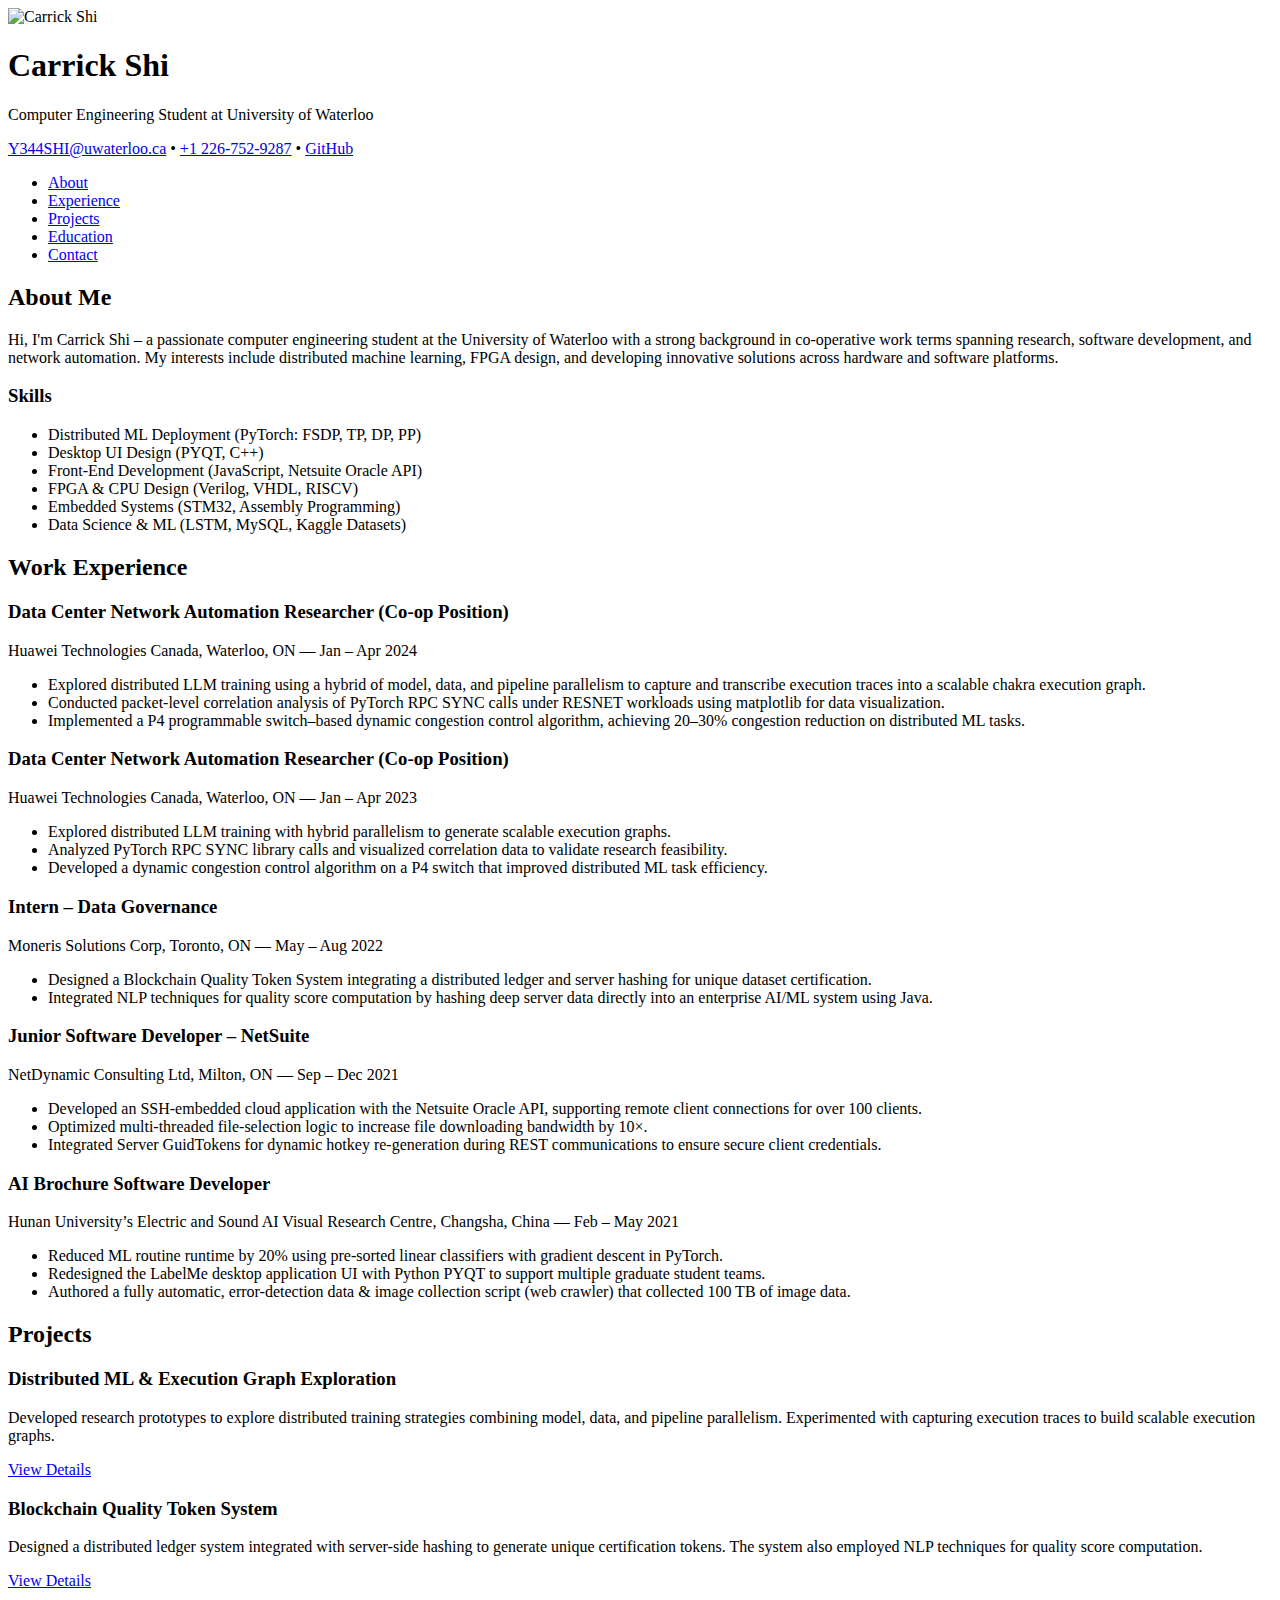
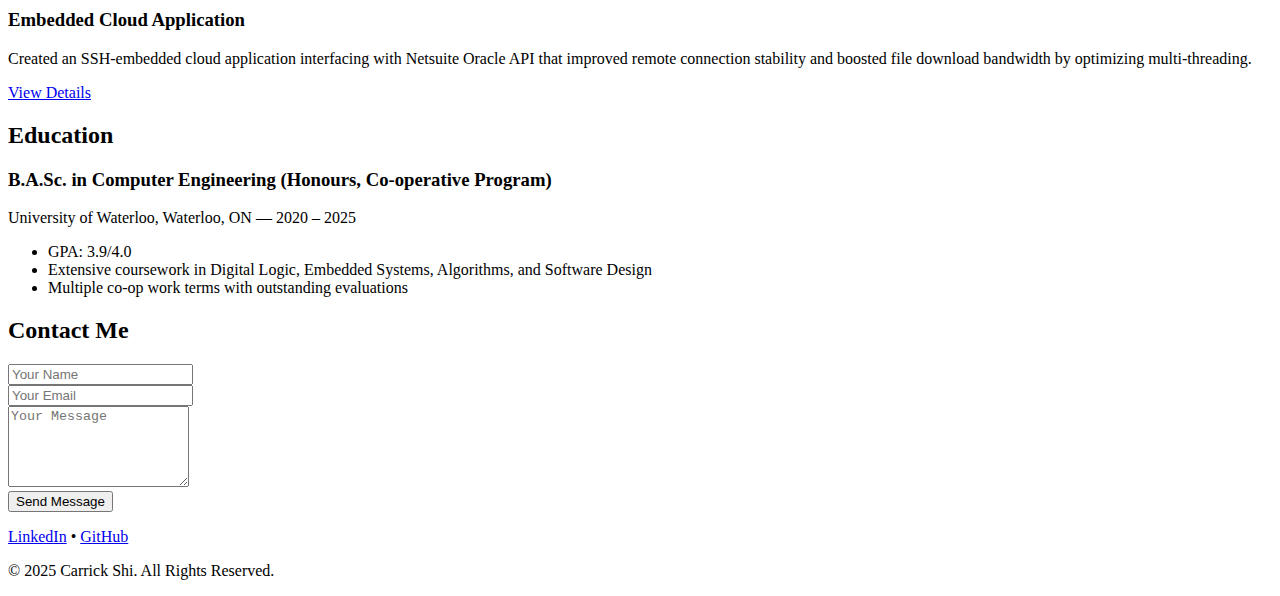
==== index.html @ db910e21 "test commit" ====
<!DOCTYPE html>
<html lang="en">
<head>
  <meta charset="UTF-8" />
  <meta name="viewport" content="width=device-width, initial-scale=1.0" />
  <title>Carrick Shi | Computer Engineering Portfolio</title>
  <!-- Google Fonts for a Material look -->
  <link rel="preconnect" href="https://fonts.googleapis.com" />
  <link rel="preconnect" href="https://fonts.gstatic.com" crossorigin />
  <link
    href="https://fonts.googleapis.com/css2?family=Roboto:wght@300;400;500;700&display=swap"
    rel="stylesheet"
  />
  <!-- External CSS -->
  <link rel="stylesheet" href="styles.css" />
</head>
<body>
  <!-- HEADER -->
  <header>
    <div class="header-content">
      <img src="your-profile-picture.jpg" alt="Carrick Shi" class="profile-pic" />
      <h1>Carrick Shi</h1>
      <p class="tagline">Computer Engineering Student at University of Waterloo</p>
      <div class="contact-info">
        <a href="mailto:Y344SHI@uwaterloo.ca">Y344SHI@uwaterloo.ca</a> &bull;
        <a href="tel:+12267529287">+1 226-752-9287</a> &bull;
        <a href="https://github.com/Y344SHI" target="_blank">GitHub</a>
      </div>
    </div>
  </header>

  <!-- NAVIGATION -->
  <nav>
    <ul class="nav-links">
      <li><a href="#about">About</a></li>
      <li><a href="#experience">Experience</a></li>
      <li><a href="#projects">Projects</a></li>
      <li><a href="#education">Education</a></li>
      <li><a href="#contact">Contact</a></li>
    </ul>
  </nav>

  <!-- MAIN CONTENT -->
  <main>
    <!-- About Section -->
    <section id="about" class="card">
      <h2>About Me</h2>
      <p>
        Hi, I'm Carrick Shi – a passionate computer engineering student at the University of Waterloo with a strong background in co-operative work terms spanning research, software development, and network automation. My interests include distributed machine learning, FPGA design, and developing innovative solutions across hardware and software platforms.
      </p>
      <h3>Skills</h3>
      <ul class="skills">
        <li>Distributed ML Deployment (PyTorch: FSDP, TP, DP, PP)</li>
        <li>Desktop UI Design (PYQT, C++)</li>
        <li>Front-End Development (JavaScript, Netsuite Oracle API)</li>
        <li>FPGA & CPU Design (Verilog, VHDL, RISCV)</li>
        <li>Embedded Systems (STM32, Assembly Programming)</li>
        <li>Data Science & ML (LSTM, MySQL, Kaggle Datasets)</li>
      </ul>
    </section>

    <!-- Experience Section -->
    <section id="experience" class="card">
      <h2>Work Experience</h2>
      
      <!-- Huawei - Latest -->
      <div class="job">
        <h3>Data Center Network Automation Researcher (Co-op Position)</h3>
        <p class="job-meta">
          Huawei Technologies Canada, Waterloo, ON &mdash; <span>Jan – Apr 2024</span>
        </p>
        <ul>
          <li>
            Explored distributed LLM training using a hybrid of model, data, and pipeline parallelism to capture and transcribe execution traces into a scalable chakra execution graph.
          </li>
          <li>
            Conducted packet-level correlation analysis of PyTorch RPC SYNC calls under RESNET workloads using matplotlib for data visualization.
          </li>
          <li>
            Implemented a P4 programmable switch–based dynamic congestion control algorithm, achieving 20–30% congestion reduction on distributed ML tasks.
          </li>
        </ul>
      </div>
      
      <!-- Huawei - Previous -->
      <div class="job">
        <h3>Data Center Network Automation Researcher (Co-op Position)</h3>
        <p class="job-meta">
          Huawei Technologies Canada, Waterloo, ON &mdash; <span>Jan – Apr 2023</span>
        </p>
        <ul>
          <li>
            Explored distributed LLM training with hybrid parallelism to generate scalable execution graphs.
          </li>
          <li>
            Analyzed PyTorch RPC SYNC library calls and visualized correlation data to validate research feasibility.
          </li>
          <li>
            Developed a dynamic congestion control algorithm on a P4 switch that improved distributed ML task efficiency.
          </li>
        </ul>
      </div>

      <!-- Moneris -->
      <div class="job">
        <h3>Intern – Data Governance</h3>
        <p class="job-meta">
          Moneris Solutions Corp, Toronto, ON &mdash; <span>May – Aug 2022</span>
        </p>
        <ul>
          <li>
            Designed a Blockchain Quality Token System integrating a distributed ledger and server hashing for unique dataset certification.
          </li>
          <li>
            Integrated NLP techniques for quality score computation by hashing deep server data directly into an enterprise AI/ML system using Java.
          </li>
        </ul>
      </div>

      <!-- NetDynamic Consulting -->
      <div class="job">
        <h3>Junior Software Developer – NetSuite</h3>
        <p class="job-meta">
          NetDynamic Consulting Ltd, Milton, ON &mdash; <span>Sep – Dec 2021</span>
        </p>
        <ul>
          <li>
            Developed an SSH-embedded cloud application with the Netsuite Oracle API, supporting remote client connections for over 100 clients.
          </li>
          <li>
            Optimized multi-threaded file-selection logic to increase file downloading bandwidth by 10×.
          </li>
          <li>
            Integrated Server GuidTokens for dynamic hotkey re-generation during REST communications to ensure secure client credentials.
          </li>
        </ul>
      </div>

      <!-- Hunan University -->
      <div class="job">
        <h3>AI Brochure Software Developer</h3>
        <p class="job-meta">
          Hunan University’s Electric and Sound AI Visual Research Centre, Changsha, China &mdash; <span>Feb – May 2021</span>
        </p>
        <ul>
          <li>
            Reduced ML routine runtime by 20% using pre-sorted linear classifiers with gradient descent in PyTorch.
          </li>
          <li>
            Redesigned the LabelMe desktop application UI with Python PYQT to support multiple graduate student teams.
          </li>
          <li>
            Authored a fully automatic, error-detection data &amp; image collection script (web crawler) that collected 100 TB of image data.
          </li>
        </ul>
      </div>
    </section>

    <!-- Projects Section -->
    <section id="projects" class="card">
      <h2>Projects</h2>
      
      <div class="project">
        <h3>Distributed ML &amp; Execution Graph Exploration</h3>
        <p>
          Developed research prototypes to explore distributed training strategies combining model, data, and pipeline parallelism. Experimented with capturing execution traces to build scalable execution graphs.
        </p>
        <a href="#" class="project-link" target="_blank">View Details</a>
      </div>
      
      <div class="project">
        <h3>Blockchain Quality Token System</h3>
        <p>
          Designed a distributed ledger system integrated with server-side hashing to generate unique certification tokens. The system also employed NLP techniques for quality score computation.
        </p>
        <a href="#" class="project-link" target="_blank">View Details</a>
      </div>
      
      <div class="project">
        <h3>Embedded Cloud Application</h3>
        <p>
          Created an SSH-embedded cloud application interfacing with Netsuite Oracle API that improved remote connection stability and boosted file download bandwidth by optimizing multi-threading.
        </p>
        <a href="#" class="project-link" target="_blank">View Details</a>
      </div>
    </section>

    <!-- Education Section -->
    <section id="education" class="card">
      <h2>Education</h2>
      <div class="education-item">
        <h3>B.A.Sc. in Computer Engineering (Honours, Co-operative Program)</h3>
        <p class="edu-meta">
          University of Waterloo, Waterloo, ON &mdash; <span>2020 – 2025</span>
        </p>
        <ul>
          <li>GPA: 3.9/4.0</li>
          <li>Extensive coursework in Digital Logic, Embedded Systems, Algorithms, and Software Design</li>
          <li>Multiple co-op work terms with outstanding evaluations</li>
        </ul>
      </div>
    </section>

    <!-- Contact Section -->
    <section id="contact" class="card">
      <h2>Contact Me</h2>
      <form action="mailto:Y344SHI@uwaterloo.ca" method="post" enctype="text/plain">
        <div class="form-group">
          <input type="text" name="name" placeholder="Your Name" required />
        </div>
        <div class="form-group">
          <input type="email" name="email" placeholder="Your Email" required />
        </div>
        <div class="form-group">
          <textarea name="message" placeholder="Your Message" rows="5" required></textarea>
        </div>
        <button type="submit">Send Message</button>
      </form>
      <div class="social">
        <p>
          <a href="https://www.linkedin.com/in/your-linkedin-profile" target="_blank">LinkedIn</a>
          &bull;
          <a href="https://github.com/Y344SHI" target="_blank">GitHub</a>
        </p>
      </div>
    </section>
  </main>

  <!-- FOOTER -->
  <footer>
    <p>&copy; 2025 Carrick Shi. All Rights Reserved.</p>
  </footer>
</body>
</html>
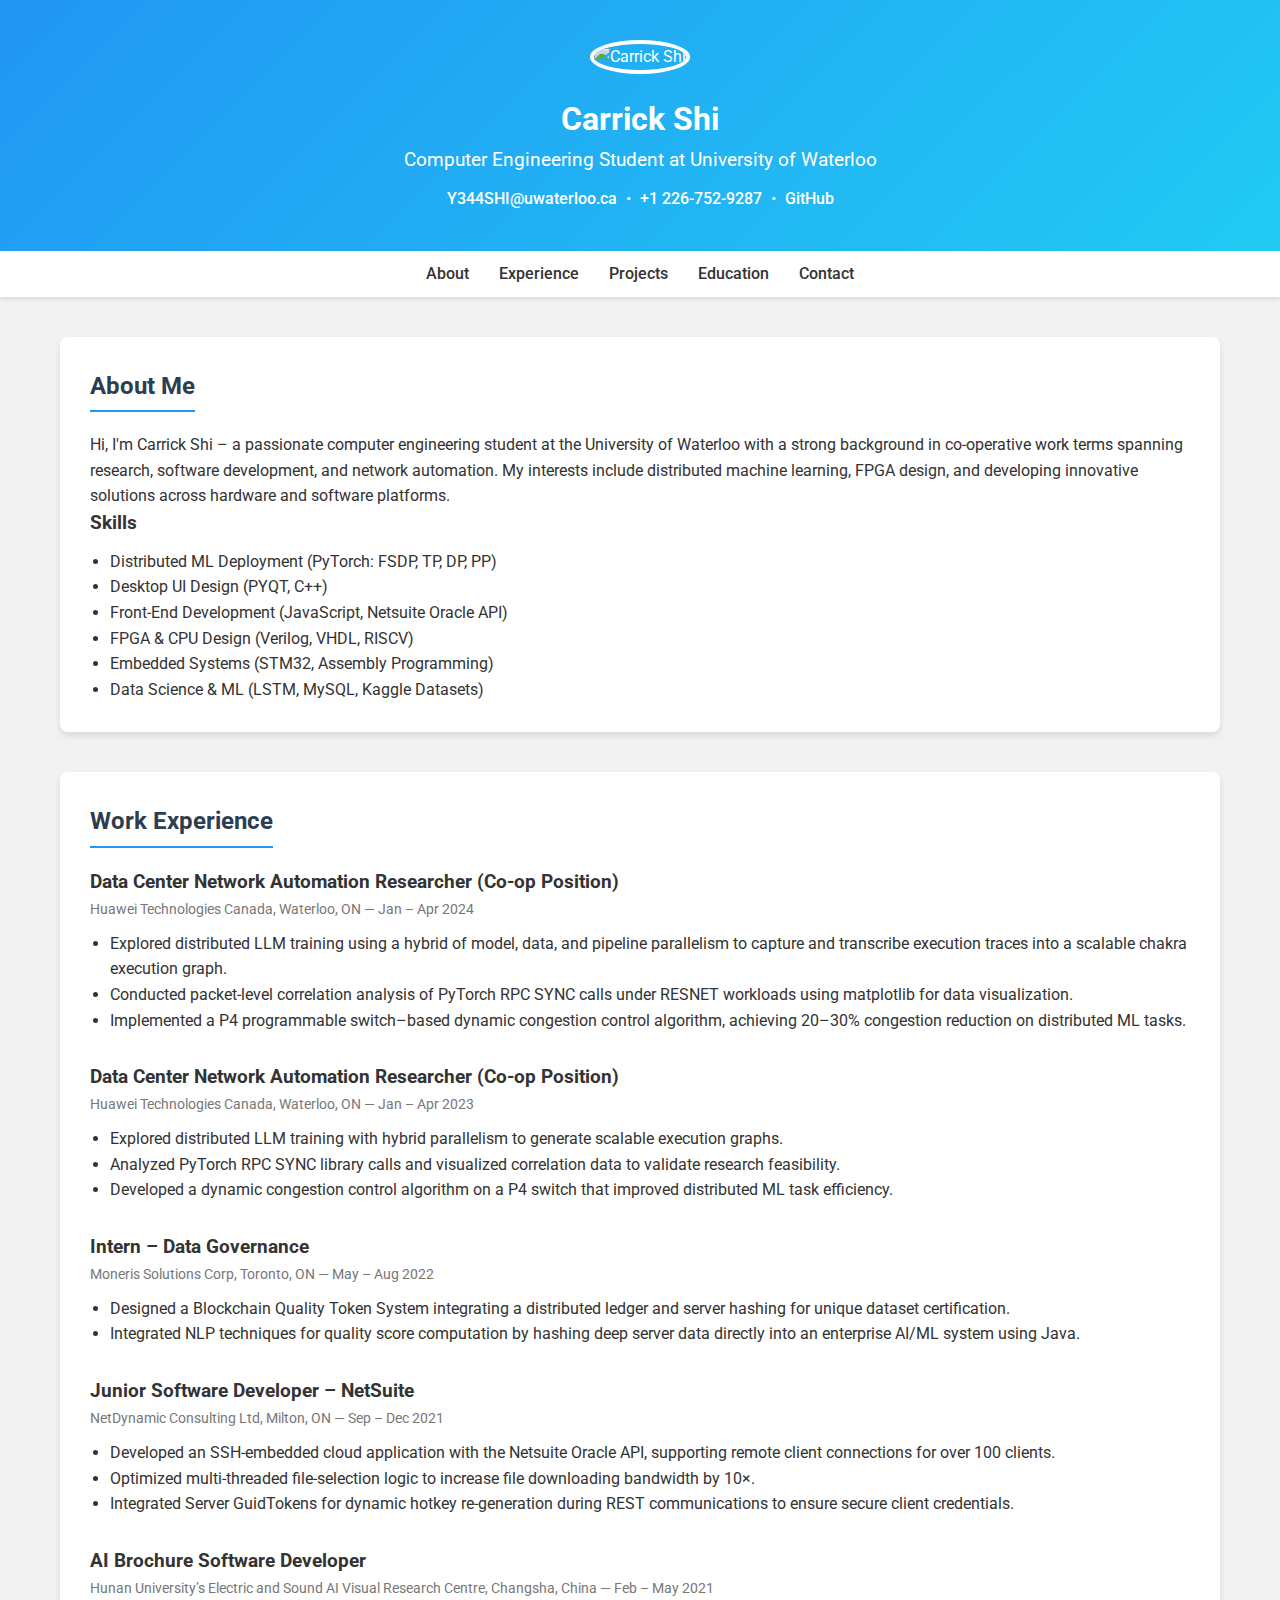
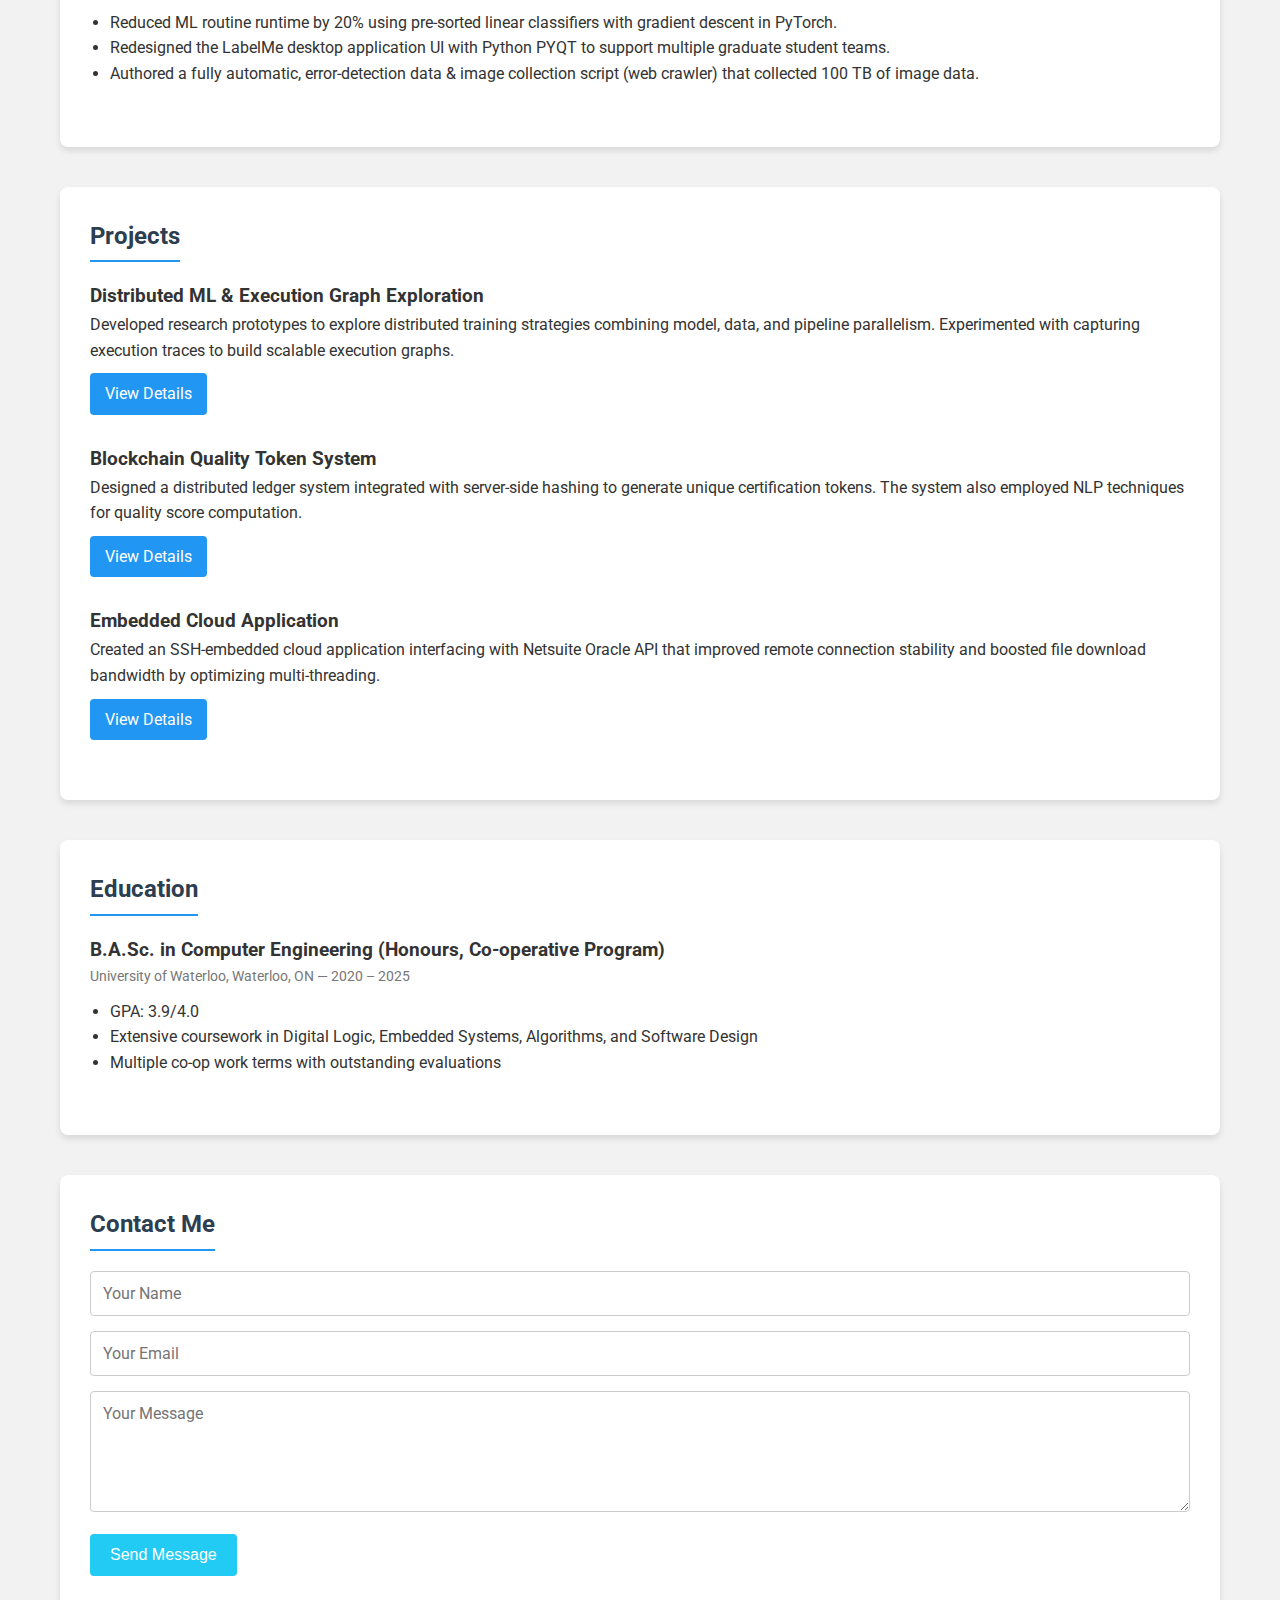
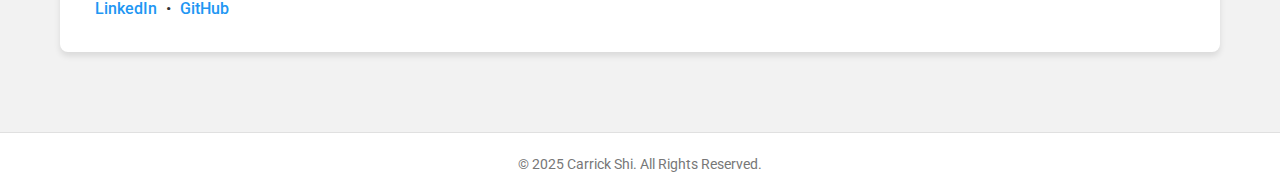
==== commit 8fb2b5be: "New css" ====
--- a/index.html
+++ b/index.html
@@ -232,3 +232,230 @@
   </footer>
 </body>
 </html>
+
+<style>
+    /* Base & Reset */
+* {
+    margin: 0;
+    padding: 0;
+    box-sizing: border-box;
+  }
+  
+  html {
+    scroll-behavior: smooth;
+  }
+  
+  body {
+    font-family: 'Roboto', sans-serif;
+    line-height: 1.6;
+    background-color: #f2f2f2;
+    color: #333;
+  }
+  
+  /* Header */
+  header {
+    background: linear-gradient(135deg, #2196F3, #21CBF3);
+    color: #fff;
+    padding: 40px 20px;
+    text-align: center;
+  }
+  
+  .header-content {
+    max-width: 800px;
+    margin: 0 auto;
+  }
+  
+  .profile-pic {
+    width: 150px;
+    height: 150px;
+    border-radius: 50%;
+    object-fit: cover;
+    border: 4px solid #fff;
+    margin-bottom: 20px;
+  }
+  
+  .tagline {
+    font-size: 1.2rem;
+    margin-bottom: 10px;
+  }
+  
+  .contact-info a {
+    color: #fff;
+    text-decoration: none;
+    margin: 0 5px;
+    font-weight: 500;
+  }
+  
+  .contact-info a:hover {
+    text-decoration: underline;
+  }
+  
+  /* Navigation */
+  nav {
+    background-color: #fff;
+    box-shadow: 0 2px 4px rgba(0, 0, 0, 0.1);
+  }
+  
+  .nav-links {
+    list-style: none;
+    display: flex;
+    justify-content: center;
+    padding: 10px 0;
+  }
+  
+  .nav-links li {
+    margin: 0 15px;
+  }
+  
+  .nav-links a {
+    color: #333;
+    text-decoration: none;
+    font-weight: 500;
+    transition: color 0.3s ease;
+  }
+  
+  .nav-links a:hover {
+    color: #2196F3;
+  }
+  
+  /* Main Content Cards */
+  main {
+    padding: 40px 20px;
+    max-width: 1200px;
+    margin: 0 auto;
+  }
+  
+  .card {
+    background-color: #fff;
+    border-radius: 8px;
+    padding: 30px;
+    margin-bottom: 40px;
+    box-shadow: 0 4px 6px rgba(0, 0, 0, 0.1);
+  }
+  
+  .card h2 {
+    margin-bottom: 20px;
+    color: #2c3e50;
+    border-bottom: 2px solid #2196F3;
+    display: inline-block;
+    padding-bottom: 5px;
+  }
+  
+  /* Job & Education Items */
+  .job, .education-item, .project {
+    margin-bottom: 30px;
+  }
+  
+  .job-meta, .edu-meta {
+    font-size: 0.9rem;
+    color: #777;
+    margin-bottom: 10px;
+  }
+  
+  .job ul,
+  .education-item ul,
+  .project ul {
+    margin-left: 20px;
+    list-style-type: disc;
+  }
+  
+  .skills {
+    margin-top: 10px;
+    list-style-type: disc;
+    margin-left: 20px;
+  }
+  
+  /* Project Links */
+  .project-link {
+    display: inline-block;
+    margin-top: 10px;
+    background-color: #2196F3;
+    color: #fff;
+    padding: 8px 15px;
+    border-radius: 4px;
+    text-decoration: none;
+    transition: background-color 0.3s ease;
+  }
+  
+  .project-link:hover {
+    background-color: #1976d2;
+  }
+  
+  /* Contact Form */
+  #contact form {
+    display: flex;
+    flex-direction: column;
+  }
+  
+  .form-group {
+    margin-bottom: 15px;
+  }
+  
+  #contact input[type="text"],
+  #contact input[type="email"],
+  #contact textarea {
+    width: 100%;
+    padding: 12px;
+    border: 1px solid #ccc;
+    border-radius: 4px;
+    font-family: inherit;
+    font-size: 1rem;
+  }
+  
+  #contact button {
+    background-color: #21CBF3;
+    color: #fff;
+    border: none;
+    padding: 12px 20px;
+    font-size: 1rem;
+    border-radius: 4px;
+    cursor: pointer;
+    transition: background-color 0.3s ease;
+    align-self: flex-start;
+  }
+  
+  #contact button:hover {
+    background-color: #1ba1d2;
+  }
+  
+  /* Social Links */
+  .social {
+    margin-top: 20px;
+  }
+  
+  .social a {
+    color: #2196F3;
+    text-decoration: none;
+    font-weight: 500;
+    margin: 0 5px;
+  }
+  
+  .social a:hover {
+    text-decoration: underline;
+  }
+  
+  /* Footer */
+  footer {
+    text-align: center;
+    padding: 20px;
+    background-color: #fff;
+    color: #777;
+    font-size: 0.9rem;
+    border-top: 1px solid #e0e0e0;
+  }
+  
+  /* Responsive */
+  @media (max-width: 768px) {
+    .nav-links {
+      flex-direction: column;
+    }
+    
+    .nav-links li {
+      margin: 10px 0;
+    }
+    
+    .card {
+      padding: 20px;
+    }
+  }
+</style>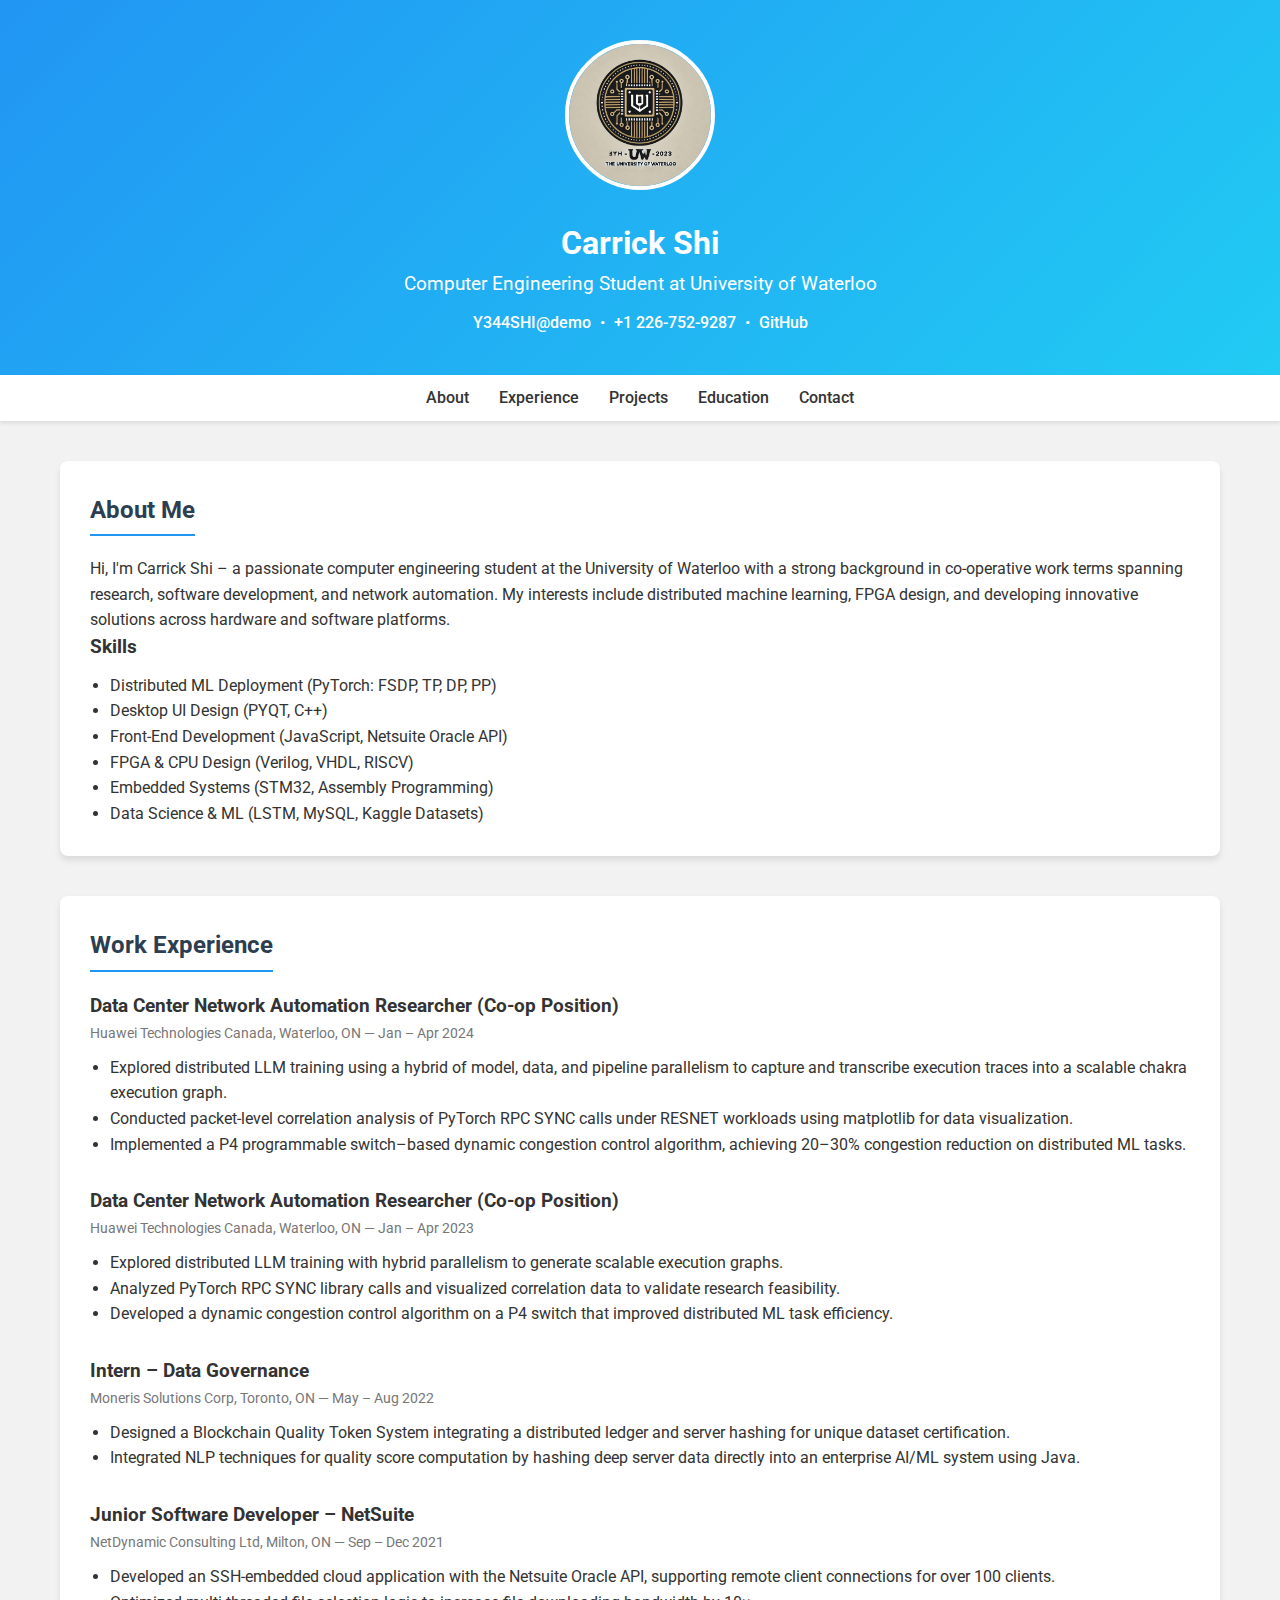
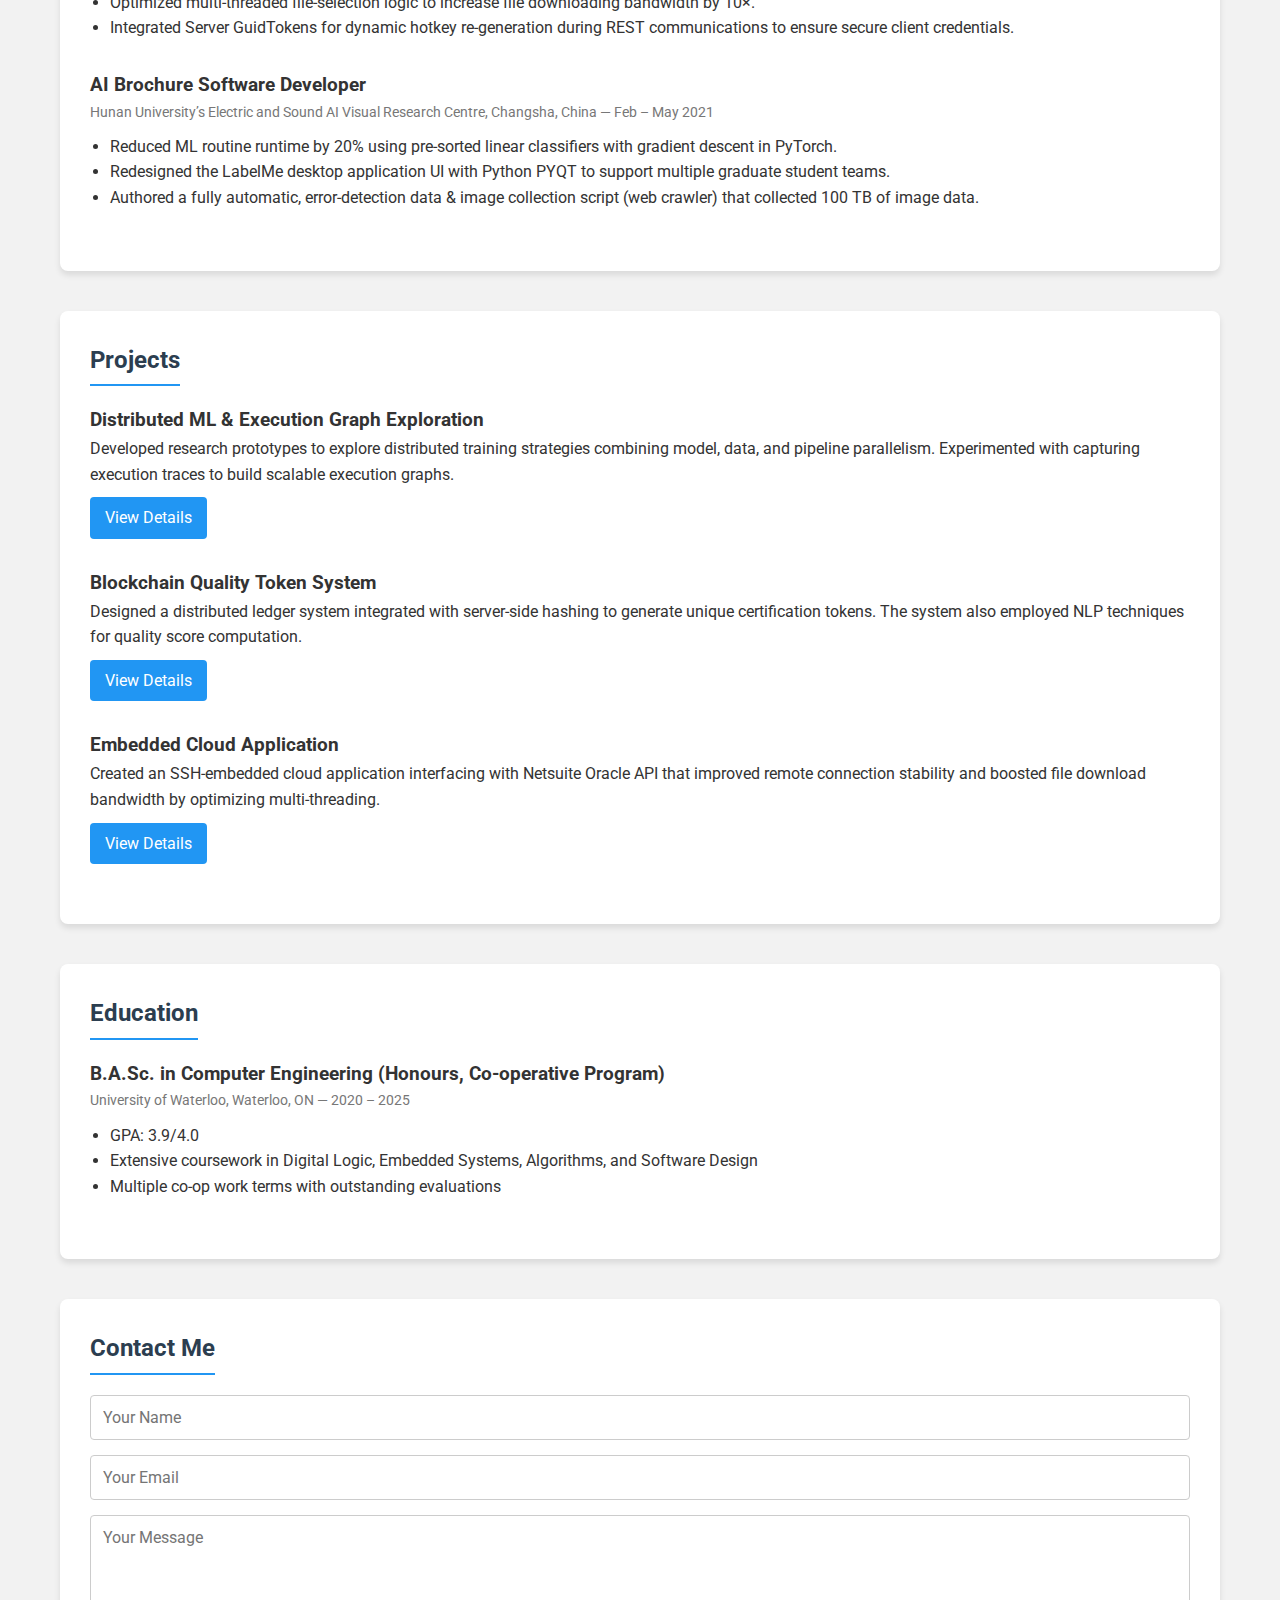
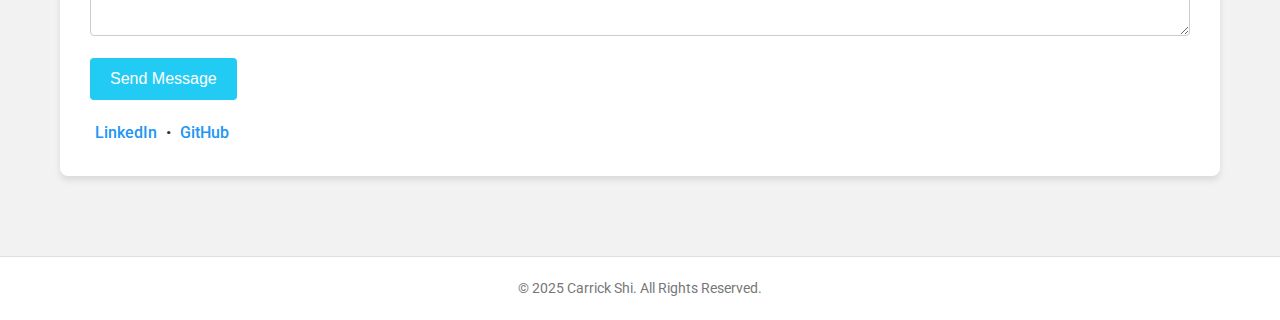
==== commit 5b5dbbaf: "New css" ====
--- a/index.html
+++ b/index.html
@@ -18,11 +18,11 @@
   <!-- HEADER -->
   <header>
     <div class="header-content">
-      <img src="your-profile-picture.jpg" alt="Carrick Shi" class="profile-pic" />
+      <img src="profile.jpg" alt="Carrick Shi" class="profile-pic" />
       <h1>Carrick Shi</h1>
       <p class="tagline">Computer Engineering Student at University of Waterloo</p>
       <div class="contact-info">
-        <a href="mailto:Y344SHI@uwaterloo.ca">Y344SHI@uwaterloo.ca</a> &bull;
+        <a href="mailto:Y344SHI@demo">Y344SHI@demo</a> &bull;
         <a href="tel:+12267529287">+1 226-752-9287</a> &bull;
         <a href="https://github.com/Y344SHI" target="_blank">GitHub</a>
       </div>
@@ -231,8 +231,6 @@
     <p>&copy; 2025 Carrick Shi. All Rights Reserved.</p>
   </footer>
 </body>
-</html>
-
 <style>
     /* Base & Reset */
 * {
@@ -458,4 +456,5 @@
       padding: 20px;
     }
   }
-</style>+</style>
+</html>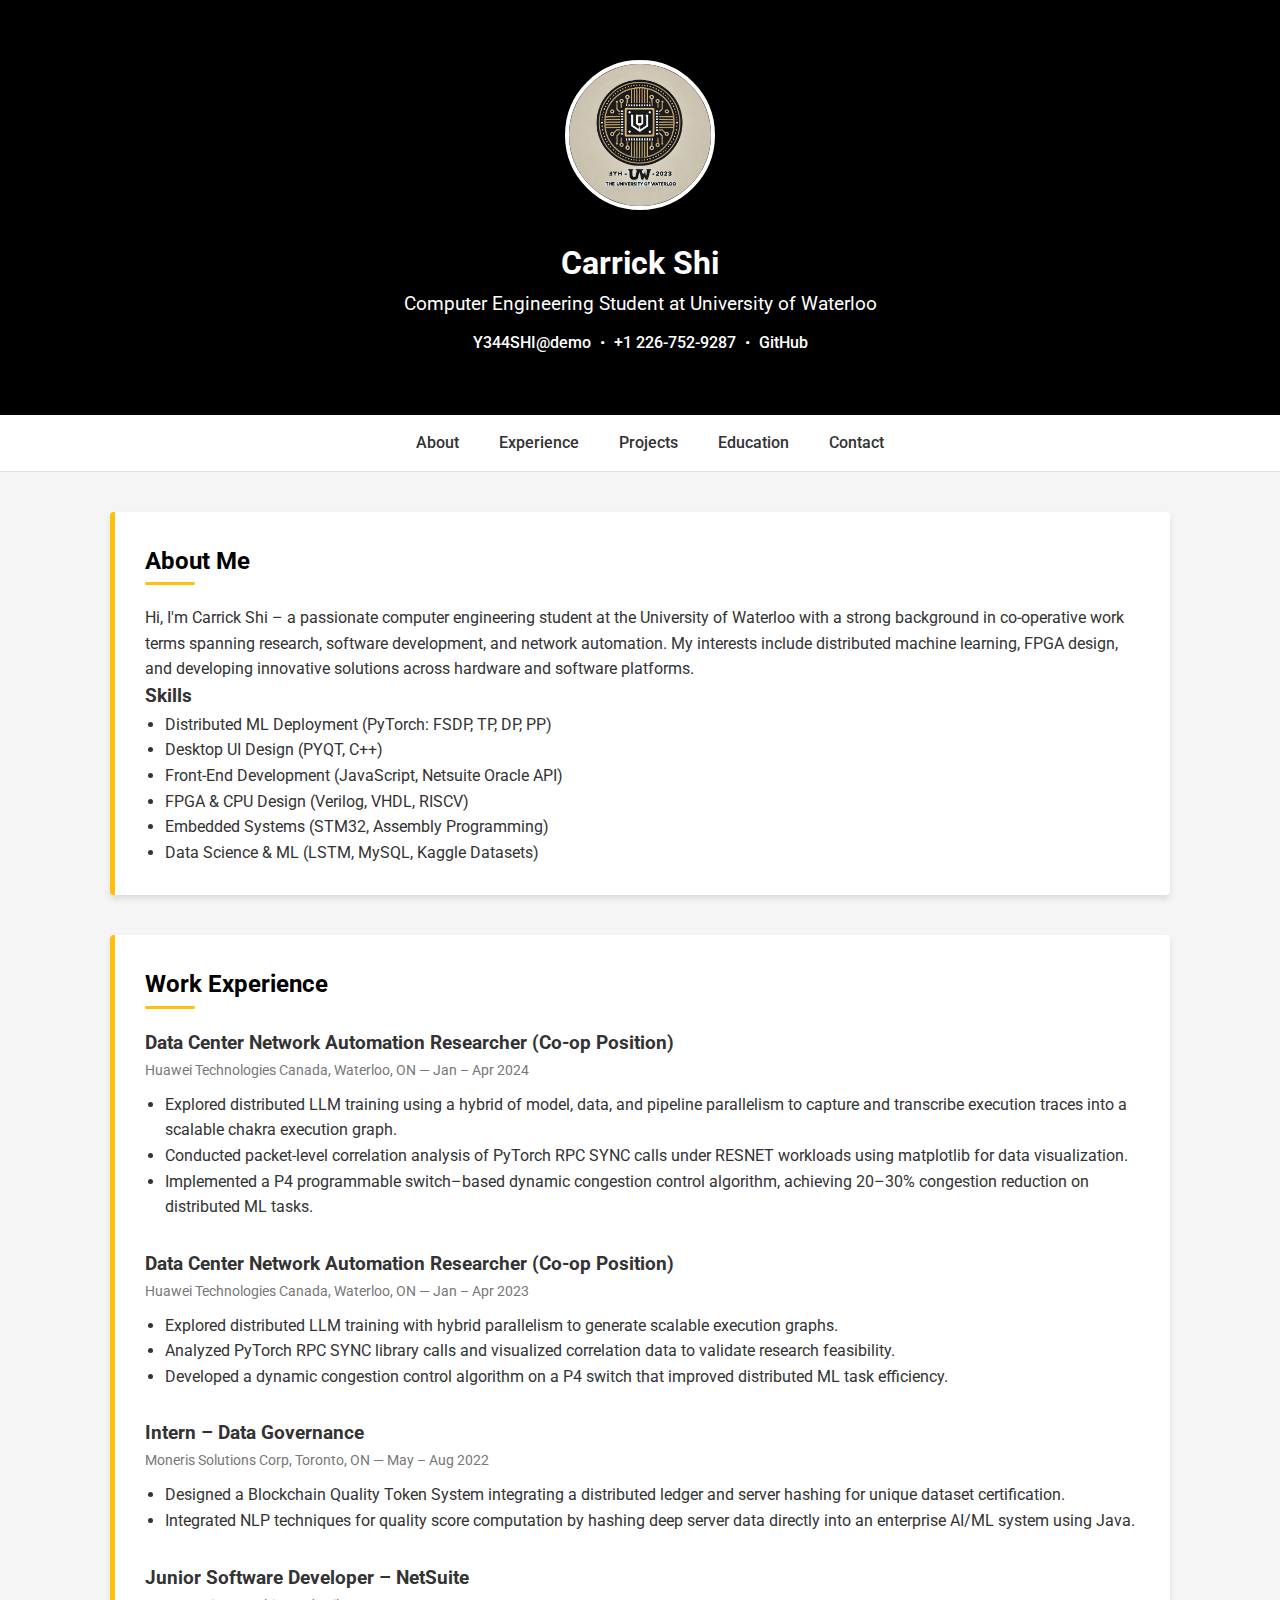
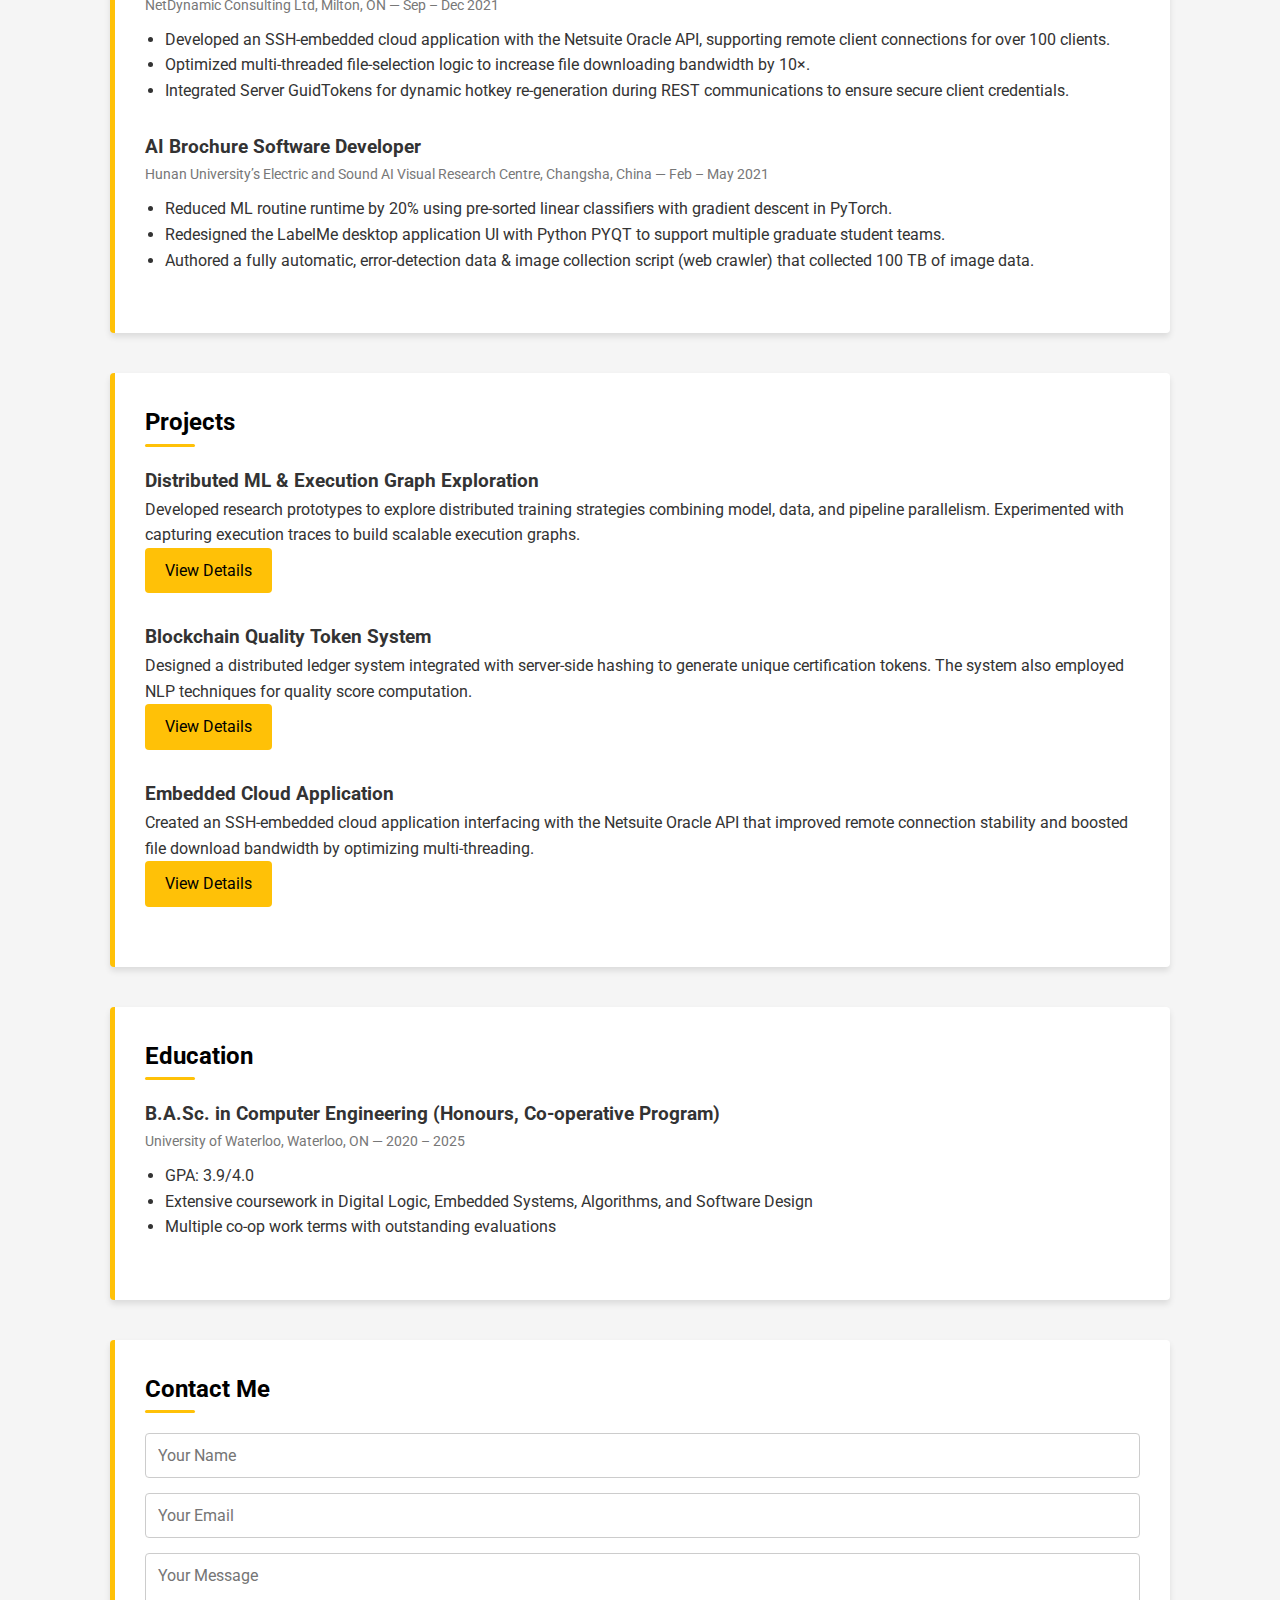
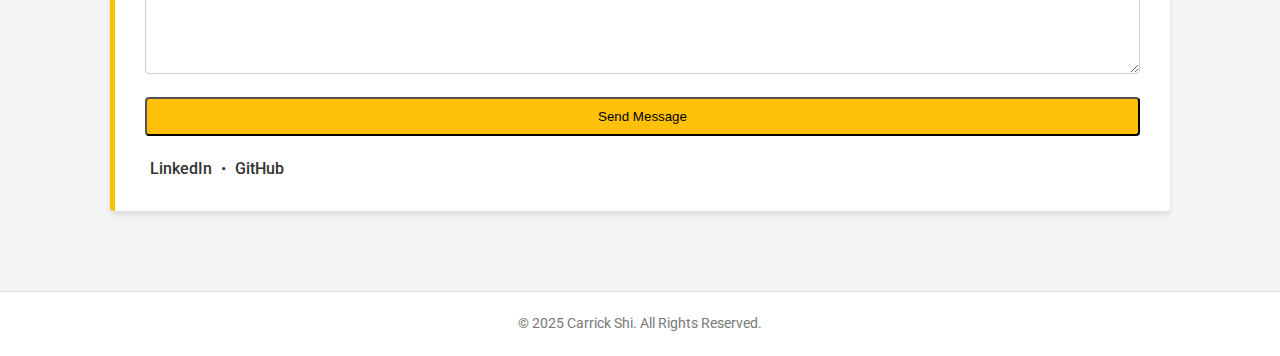
==== commit c93dd955: "black-gold" ====
--- a/index.html
+++ b/index.html
@@ -1,460 +1,429 @@
 <!DOCTYPE html>
 <html lang="en">
-<head>
-  <meta charset="UTF-8" />
-  <meta name="viewport" content="width=device-width, initial-scale=1.0" />
-  <title>Carrick Shi | Computer Engineering Portfolio</title>
-  <!-- Google Fonts for a Material look -->
-  <link rel="preconnect" href="https://fonts.googleapis.com" />
-  <link rel="preconnect" href="https://fonts.gstatic.com" crossorigin />
-  <link
-    href="https://fonts.googleapis.com/css2?family=Roboto:wght@300;400;500;700&display=swap"
-    rel="stylesheet"
-  />
-  <!-- External CSS -->
-  <link rel="stylesheet" href="styles.css" />
-</head>
-<body>
-  <!-- HEADER -->
-  <header>
-    <div class="header-content">
-      <img src="profile.jpg" alt="Carrick Shi" class="profile-pic" />
-      <h1>Carrick Shi</h1>
-      <p class="tagline">Computer Engineering Student at University of Waterloo</p>
-      <div class="contact-info">
-        <a href="mailto:Y344SHI@demo">Y344SHI@demo</a> &bull;
-        <a href="tel:+12267529287">+1 226-752-9287</a> &bull;
-        <a href="https://github.com/Y344SHI" target="_blank">GitHub</a>
+  <head>
+    <meta charset="UTF-8" />
+    <meta name="viewport" content="width=device-width, initial-scale=1.0" />
+    <title>Carrick Shi | Computer Engineering Portfolio</title>
+    <!-- Google Fonts for a modern look -->
+    <link rel="preconnect" href="https://fonts.googleapis.com" />
+    <link rel="preconnect" href="https://fonts.gstatic.com" crossorigin />
+    <link
+      href="https://fonts.googleapis.com/css2?family=Roboto:wght@300;400;500;700&display=swap"
+      rel="stylesheet"
+    />
+    <style>
+      /* Base & Reset */
+      * {
+        margin: 0;
+        padding: 0;
+        box-sizing: border-box;
+      }
+      html {
+        scroll-behavior: smooth;
+      }
+      body {
+        font-family: 'Roboto', sans-serif;
+        background-color: #f5f5f5; /* light grey background */
+        color: #333;
+        line-height: 1.6;
+      }
+      /* HEADER */
+      header {
+        background: #000; /* black */
+        color: #fff;
+        padding: 60px 20px;
+        text-align: center;
+      }
+      .header-content {
+        max-width: 800px;
+        margin: 0 auto;
+      }
+      .profile-pic {
+        width: 150px;
+        height: 150px;
+        border-radius: 50%;
+        object-fit: cover;
+        border: 4px solid #fff;
+        margin-bottom: 20px;
+      }
+      .tagline {
+        font-size: 1.2rem;
+        margin-bottom: 10px;
+      }
+      .contact-info a {
+        color: #fff;
+        text-decoration: none;
+        margin: 0 5px;
+        font-weight: 500;
+        transition: opacity 0.3s ease;
+      }
+      .contact-info a:hover {
+        opacity: 0.8;
+      }
+      /* NAVIGATION */
+      nav {
+        background-color: #fff;
+        border-bottom: 1px solid #e0e0e0;
+      }
+      .nav-links {
+        list-style: none;
+        display: flex;
+        justify-content: center;
+        padding: 15px 0;
+      }
+      .nav-links li {
+        margin: 0 20px;
+      }
+      .nav-links a {
+        color: #333;
+        text-decoration: none;
+        font-weight: 500;
+        transition: color 0.3s ease;
+      }
+      .nav-links a:hover {
+        color: #FFC107; /* yellow accent */
+      }
+      /* MAIN CONTENT & CARDS */
+      main {
+        padding: 40px 20px;
+        max-width: 1100px;
+        margin: 0 auto;
+      }
+      .card {
+        background-color: #fff;
+        border-left: 5px solid #FFC107;
+        border-radius: 4px;
+        padding: 30px;
+        margin-bottom: 40px;
+        box-shadow: 0 4px 6px rgba(0, 0, 0, 0.1);
+      }
+      .card h2 {
+        margin-bottom: 20px;
+        color: #000;
+        position: relative;
+        padding-bottom: 5px;
+      }
+      .card h2::after {
+        content: "";
+        position: absolute;
+        left: 0;
+        bottom: 0;
+        width: 50px;
+        height: 3px;
+        background-color: #FFC107;
+        border-radius: 2px;
+      }
+      /* List Styles */
+      ul,
+      .skills {
+        margin-left: 20px;
+        list-style-type: disc;
+      }
+      /* Job, Education & Project Items */
+      .job,
+      .education-item,
+      .project {
+        margin-bottom: 30px;
+      }
+      .job-meta,
+      .edu-meta {
+        font-size: 0.9rem;
+        color: #777;
+        margin-bottom: 10px;
+      }
+      /* Project Links & Buttons */
+      .project-link,
+      #contact button {
+        background: #FFC107;
+        color: #000;
+        padding: 10px 20px;
+        border-radius: 4px;
+        text-decoration: none;
+        display: inline-block;
+        transition: background 0.3s ease, transform 0.3s ease;
+      }
+      .project-link:hover,
+      #contact button:hover {
+        background: #FFB300;
+        transform: translateY(-2px);
+      }
+      /* Contact Form */
+      #contact form {
+        display: flex;
+        flex-direction: column;
+      }
+      .form-group {
+        margin-bottom: 15px;
+      }
+      #contact input[type="text"],
+      #contact input[type="email"],
+      #contact textarea {
+        width: 100%;
+        padding: 12px;
+        border: 1px solid #ccc;
+        border-radius: 4px;
+        font-family: inherit;
+        font-size: 1rem;
+        transition: border-color 0.3s ease;
+      }
+      #contact input[type="text"]:focus,
+      #contact input[type="email"]:focus,
+      #contact textarea:focus {
+        border-color: #FFC107;
+        outline: none;
+      }
+      /* Social Links */
+      .social {
+        margin-top: 20px;
+      }
+      .social a {
+        color: #333;
+        text-decoration: none;
+        font-weight: 500;
+        margin: 0 5px;
+        transition: color 0.3s ease;
+      }
+      .social a:hover {
+        color: #FFC107;
+      }
+      /* FOOTER */
+      footer {
+        text-align: center;
+        padding: 20px;
+        background-color: #fff;
+        color: #777;
+        font-size: 0.9rem;
+        border-top: 1px solid #e0e0e0;
+      }
+      /* Responsive */
+      @media (max-width: 768px) {
+        .nav-links {
+          flex-direction: column;
+        }
+        .nav-links li {
+          margin: 10px 0;
+        }
+        .card {
+          padding: 20px;
+        }
+      }
+    </style>
+  </head>
+  <body>
+    <!-- HEADER -->
+    <header>
+      <div class="header-content">
+        <img src="profile.jpg" alt="Carrick Shi" class="profile-pic" />
+        <h1>Carrick Shi</h1>
+        <p class="tagline">Computer Engineering Student at University of Waterloo</p>
+        <div class="contact-info">
+          <a href="mailto:Y344SHI@demo">Y344SHI@demo</a> &bull;
+          <a href="tel:+12267529287">+1 226-752-9287</a> &bull;
+          <a href="https://github.com/Y344SHI" target="_blank">GitHub</a>
+        </div>
       </div>
-    </div>
-  </header>
-
-  <!-- NAVIGATION -->
-  <nav>
-    <ul class="nav-links">
-      <li><a href="#about">About</a></li>
-      <li><a href="#experience">Experience</a></li>
-      <li><a href="#projects">Projects</a></li>
-      <li><a href="#education">Education</a></li>
-      <li><a href="#contact">Contact</a></li>
-    </ul>
-  </nav>
-
-  <!-- MAIN CONTENT -->
-  <main>
-    <!-- About Section -->
-    <section id="about" class="card">
-      <h2>About Me</h2>
-      <p>
-        Hi, I'm Carrick Shi – a passionate computer engineering student at the University of Waterloo with a strong background in co-operative work terms spanning research, software development, and network automation. My interests include distributed machine learning, FPGA design, and developing innovative solutions across hardware and software platforms.
-      </p>
-      <h3>Skills</h3>
-      <ul class="skills">
-        <li>Distributed ML Deployment (PyTorch: FSDP, TP, DP, PP)</li>
-        <li>Desktop UI Design (PYQT, C++)</li>
-        <li>Front-End Development (JavaScript, Netsuite Oracle API)</li>
-        <li>FPGA & CPU Design (Verilog, VHDL, RISCV)</li>
-        <li>Embedded Systems (STM32, Assembly Programming)</li>
-        <li>Data Science & ML (LSTM, MySQL, Kaggle Datasets)</li>
+    </header>
+  
+    <!-- NAVIGATION -->
+    <nav>
+      <ul class="nav-links">
+        <li><a href="#about">About</a></li>
+        <li><a href="#experience">Experience</a></li>
+        <li><a href="#projects">Projects</a></li>
+        <li><a href="#education">Education</a></li>
+        <li><a href="#contact">Contact</a></li>
       </ul>
-    </section>
-
-    <!-- Experience Section -->
-    <section id="experience" class="card">
-      <h2>Work Experience</h2>
-      
-      <!-- Huawei - Latest -->
-      <div class="job">
-        <h3>Data Center Network Automation Researcher (Co-op Position)</h3>
-        <p class="job-meta">
-          Huawei Technologies Canada, Waterloo, ON &mdash; <span>Jan – Apr 2024</span>
+    </nav>
+  
+    <!-- MAIN CONTENT -->
+    <main>
+      <!-- About Section -->
+      <section id="about" class="card">
+        <h2>About Me</h2>
+        <p>
+          Hi, I'm Carrick Shi – a passionate computer engineering student at the University of Waterloo with a strong background in co-operative work terms spanning research, software development, and network automation. My interests include distributed machine learning, FPGA design, and developing innovative solutions across hardware and software platforms.
         </p>
-        <ul>
-          <li>
-            Explored distributed LLM training using a hybrid of model, data, and pipeline parallelism to capture and transcribe execution traces into a scalable chakra execution graph.
-          </li>
-          <li>
-            Conducted packet-level correlation analysis of PyTorch RPC SYNC calls under RESNET workloads using matplotlib for data visualization.
-          </li>
-          <li>
-            Implemented a P4 programmable switch–based dynamic congestion control algorithm, achieving 20–30% congestion reduction on distributed ML tasks.
-          </li>
+        <h3>Skills</h3>
+        <ul class="skills">
+          <li>Distributed ML Deployment (PyTorch: FSDP, TP, DP, PP)</li>
+          <li>Desktop UI Design (PYQT, C++)</li>
+          <li>Front-End Development (JavaScript, Netsuite Oracle API)</li>
+          <li>FPGA & CPU Design (Verilog, VHDL, RISCV)</li>
+          <li>Embedded Systems (STM32, Assembly Programming)</li>
+          <li>Data Science & ML (LSTM, MySQL, Kaggle Datasets)</li>
         </ul>
-      </div>
-      
-      <!-- Huawei - Previous -->
-      <div class="job">
-        <h3>Data Center Network Automation Researcher (Co-op Position)</h3>
-        <p class="job-meta">
-          Huawei Technologies Canada, Waterloo, ON &mdash; <span>Jan – Apr 2023</span>
-        </p>
-        <ul>
-          <li>
-            Explored distributed LLM training with hybrid parallelism to generate scalable execution graphs.
-          </li>
-          <li>
-            Analyzed PyTorch RPC SYNC library calls and visualized correlation data to validate research feasibility.
-          </li>
-          <li>
-            Developed a dynamic congestion control algorithm on a P4 switch that improved distributed ML task efficiency.
-          </li>
-        </ul>
-      </div>
-
-      <!-- Moneris -->
-      <div class="job">
-        <h3>Intern – Data Governance</h3>
-        <p class="job-meta">
-          Moneris Solutions Corp, Toronto, ON &mdash; <span>May – Aug 2022</span>
-        </p>
-        <ul>
-          <li>
-            Designed a Blockchain Quality Token System integrating a distributed ledger and server hashing for unique dataset certification.
-          </li>
-          <li>
-            Integrated NLP techniques for quality score computation by hashing deep server data directly into an enterprise AI/ML system using Java.
-          </li>
-        </ul>
-      </div>
-
-      <!-- NetDynamic Consulting -->
-      <div class="job">
-        <h3>Junior Software Developer – NetSuite</h3>
-        <p class="job-meta">
-          NetDynamic Consulting Ltd, Milton, ON &mdash; <span>Sep – Dec 2021</span>
-        </p>
-        <ul>
-          <li>
-            Developed an SSH-embedded cloud application with the Netsuite Oracle API, supporting remote client connections for over 100 clients.
-          </li>
-          <li>
-            Optimized multi-threaded file-selection logic to increase file downloading bandwidth by 10×.
-          </li>
-          <li>
-            Integrated Server GuidTokens for dynamic hotkey re-generation during REST communications to ensure secure client credentials.
-          </li>
-        </ul>
-      </div>
-
-      <!-- Hunan University -->
-      <div class="job">
-        <h3>AI Brochure Software Developer</h3>
-        <p class="job-meta">
-          Hunan University’s Electric and Sound AI Visual Research Centre, Changsha, China &mdash; <span>Feb – May 2021</span>
-        </p>
-        <ul>
-          <li>
-            Reduced ML routine runtime by 20% using pre-sorted linear classifiers with gradient descent in PyTorch.
-          </li>
-          <li>
-            Redesigned the LabelMe desktop application UI with Python PYQT to support multiple graduate student teams.
-          </li>
-          <li>
-            Authored a fully automatic, error-detection data &amp; image collection script (web crawler) that collected 100 TB of image data.
-          </li>
-        </ul>
-      </div>
-    </section>
-
-    <!-- Projects Section -->
-    <section id="projects" class="card">
-      <h2>Projects</h2>
-      
-      <div class="project">
-        <h3>Distributed ML &amp; Execution Graph Exploration</h3>
-        <p>
-          Developed research prototypes to explore distributed training strategies combining model, data, and pipeline parallelism. Experimented with capturing execution traces to build scalable execution graphs.
-        </p>
-        <a href="#" class="project-link" target="_blank">View Details</a>
-      </div>
-      
-      <div class="project">
-        <h3>Blockchain Quality Token System</h3>
-        <p>
-          Designed a distributed ledger system integrated with server-side hashing to generate unique certification tokens. The system also employed NLP techniques for quality score computation.
-        </p>
-        <a href="#" class="project-link" target="_blank">View Details</a>
-      </div>
-      
-      <div class="project">
-        <h3>Embedded Cloud Application</h3>
-        <p>
-          Created an SSH-embedded cloud application interfacing with Netsuite Oracle API that improved remote connection stability and boosted file download bandwidth by optimizing multi-threading.
-        </p>
-        <a href="#" class="project-link" target="_blank">View Details</a>
-      </div>
-    </section>
-
-    <!-- Education Section -->
-    <section id="education" class="card">
-      <h2>Education</h2>
-      <div class="education-item">
-        <h3>B.A.Sc. in Computer Engineering (Honours, Co-operative Program)</h3>
-        <p class="edu-meta">
-          University of Waterloo, Waterloo, ON &mdash; <span>2020 – 2025</span>
-        </p>
-        <ul>
-          <li>GPA: 3.9/4.0</li>
-          <li>Extensive coursework in Digital Logic, Embedded Systems, Algorithms, and Software Design</li>
-          <li>Multiple co-op work terms with outstanding evaluations</li>
-        </ul>
-      </div>
-    </section>
-
-    <!-- Contact Section -->
-    <section id="contact" class="card">
-      <h2>Contact Me</h2>
-      <form action="mailto:Y344SHI@uwaterloo.ca" method="post" enctype="text/plain">
-        <div class="form-group">
-          <input type="text" name="name" placeholder="Your Name" required />
-        </div>
-        <div class="form-group">
-          <input type="email" name="email" placeholder="Your Email" required />
-        </div>
-        <div class="form-group">
-          <textarea name="message" placeholder="Your Message" rows="5" required></textarea>
-        </div>
-        <button type="submit">Send Message</button>
-      </form>
-      <div class="social">
-        <p>
-          <a href="https://www.linkedin.com/in/your-linkedin-profile" target="_blank">LinkedIn</a>
-          &bull;
-          <a href="https://github.com/Y344SHI" target="_blank">GitHub</a>
-        </p>
-      </div>
-    </section>
-  </main>
-
-  <!-- FOOTER -->
-  <footer>
-    <p>&copy; 2025 Carrick Shi. All Rights Reserved.</p>
-  </footer>
-</body>
-<style>
-    /* Base & Reset */
-* {
-    margin: 0;
-    padding: 0;
-    box-sizing: border-box;
-  }
-  
-  html {
-    scroll-behavior: smooth;
-  }
-  
-  body {
-    font-family: 'Roboto', sans-serif;
-    line-height: 1.6;
-    background-color: #f2f2f2;
-    color: #333;
-  }
-  
-  /* Header */
-  header {
-    background: linear-gradient(135deg, #2196F3, #21CBF3);
-    color: #fff;
-    padding: 40px 20px;
-    text-align: center;
-  }
-  
-  .header-content {
-    max-width: 800px;
-    margin: 0 auto;
-  }
-  
-  .profile-pic {
-    width: 150px;
-    height: 150px;
-    border-radius: 50%;
-    object-fit: cover;
-    border: 4px solid #fff;
-    margin-bottom: 20px;
-  }
-  
-  .tagline {
-    font-size: 1.2rem;
-    margin-bottom: 10px;
-  }
-  
-  .contact-info a {
-    color: #fff;
-    text-decoration: none;
-    margin: 0 5px;
-    font-weight: 500;
-  }
-  
-  .contact-info a:hover {
-    text-decoration: underline;
-  }
-  
-  /* Navigation */
-  nav {
-    background-color: #fff;
-    box-shadow: 0 2px 4px rgba(0, 0, 0, 0.1);
-  }
-  
-  .nav-links {
-    list-style: none;
-    display: flex;
-    justify-content: center;
-    padding: 10px 0;
-  }
-  
-  .nav-links li {
-    margin: 0 15px;
-  }
-  
-  .nav-links a {
-    color: #333;
-    text-decoration: none;
-    font-weight: 500;
-    transition: color 0.3s ease;
-  }
-  
-  .nav-links a:hover {
-    color: #2196F3;
-  }
-  
-  /* Main Content Cards */
-  main {
-    padding: 40px 20px;
-    max-width: 1200px;
-    margin: 0 auto;
-  }
-  
-  .card {
-    background-color: #fff;
-    border-radius: 8px;
-    padding: 30px;
-    margin-bottom: 40px;
-    box-shadow: 0 4px 6px rgba(0, 0, 0, 0.1);
-  }
-  
-  .card h2 {
-    margin-bottom: 20px;
-    color: #2c3e50;
-    border-bottom: 2px solid #2196F3;
-    display: inline-block;
-    padding-bottom: 5px;
-  }
-  
-  /* Job & Education Items */
-  .job, .education-item, .project {
-    margin-bottom: 30px;
-  }
-  
-  .job-meta, .edu-meta {
-    font-size: 0.9rem;
-    color: #777;
-    margin-bottom: 10px;
-  }
-  
-  .job ul,
-  .education-item ul,
-  .project ul {
-    margin-left: 20px;
-    list-style-type: disc;
-  }
-  
-  .skills {
-    margin-top: 10px;
-    list-style-type: disc;
-    margin-left: 20px;
-  }
-  
-  /* Project Links */
-  .project-link {
-    display: inline-block;
-    margin-top: 10px;
-    background-color: #2196F3;
-    color: #fff;
-    padding: 8px 15px;
-    border-radius: 4px;
-    text-decoration: none;
-    transition: background-color 0.3s ease;
-  }
-  
-  .project-link:hover {
-    background-color: #1976d2;
-  }
-  
-  /* Contact Form */
-  #contact form {
-    display: flex;
-    flex-direction: column;
-  }
-  
-  .form-group {
-    margin-bottom: 15px;
-  }
-  
-  #contact input[type="text"],
-  #contact input[type="email"],
-  #contact textarea {
-    width: 100%;
-    padding: 12px;
-    border: 1px solid #ccc;
-    border-radius: 4px;
-    font-family: inherit;
-    font-size: 1rem;
-  }
-  
-  #contact button {
-    background-color: #21CBF3;
-    color: #fff;
-    border: none;
-    padding: 12px 20px;
-    font-size: 1rem;
-    border-radius: 4px;
-    cursor: pointer;
-    transition: background-color 0.3s ease;
-    align-self: flex-start;
-  }
-  
-  #contact button:hover {
-    background-color: #1ba1d2;
-  }
-  
-  /* Social Links */
-  .social {
-    margin-top: 20px;
-  }
-  
-  .social a {
-    color: #2196F3;
-    text-decoration: none;
-    font-weight: 500;
-    margin: 0 5px;
-  }
-  
-  .social a:hover {
-    text-decoration: underline;
-  }
-  
-  /* Footer */
-  footer {
-    text-align: center;
-    padding: 20px;
-    background-color: #fff;
-    color: #777;
-    font-size: 0.9rem;
-    border-top: 1px solid #e0e0e0;
-  }
-  
-  /* Responsive */
-  @media (max-width: 768px) {
-    .nav-links {
-      flex-direction: column;
-    }
-    
-    .nav-links li {
-      margin: 10px 0;
-    }
-    
-    .card {
-      padding: 20px;
-    }
-  }
-</style>
-</html>+      </section>
+  
+      <!-- Experience Section -->
+      <section id="experience" class="card">
+        <h2>Work Experience</h2>
+  
+        <!-- Huawei - Latest -->
+        <div class="job">
+          <h3>Data Center Network Automation Researcher (Co-op Position)</h3>
+          <p class="job-meta">
+            Huawei Technologies Canada, Waterloo, ON &mdash; <span>Jan – Apr 2024</span>
+          </p>
+          <ul>
+            <li>
+              Explored distributed LLM training using a hybrid of model, data, and pipeline parallelism to capture and transcribe execution traces into a scalable chakra execution graph.
+            </li>
+            <li>
+              Conducted packet-level correlation analysis of PyTorch RPC SYNC calls under RESNET workloads using matplotlib for data visualization.
+            </li>
+            <li>
+              Implemented a P4 programmable switch–based dynamic congestion control algorithm, achieving 20–30% congestion reduction on distributed ML tasks.
+            </li>
+          </ul>
+        </div>
+  
+        <!-- Huawei - Previous -->
+        <div class="job">
+          <h3>Data Center Network Automation Researcher (Co-op Position)</h3>
+          <p class="job-meta">
+            Huawei Technologies Canada, Waterloo, ON &mdash; <span>Jan – Apr 2023</span>
+          </p>
+          <ul>
+            <li>
+              Explored distributed LLM training with hybrid parallelism to generate scalable execution graphs.
+            </li>
+            <li>
+              Analyzed PyTorch RPC SYNC library calls and visualized correlation data to validate research feasibility.
+            </li>
+            <li>
+              Developed a dynamic congestion control algorithm on a P4 switch that improved distributed ML task efficiency.
+            </li>
+          </ul>
+        </div>
+  
+        <!-- Moneris -->
+        <div class="job">
+          <h3>Intern – Data Governance</h3>
+          <p class="job-meta">
+            Moneris Solutions Corp, Toronto, ON &mdash; <span>May – Aug 2022</span>
+          </p>
+          <ul>
+            <li>
+              Designed a Blockchain Quality Token System integrating a distributed ledger and server hashing for unique dataset certification.
+            </li>
+            <li>
+              Integrated NLP techniques for quality score computation by hashing deep server data directly into an enterprise AI/ML system using Java.
+            </li>
+          </ul>
+        </div>
+  
+        <!-- NetDynamic Consulting -->
+        <div class="job">
+          <h3>Junior Software Developer – NetSuite</h3>
+          <p class="job-meta">
+            NetDynamic Consulting Ltd, Milton, ON &mdash; <span>Sep – Dec 2021</span>
+          </p>
+          <ul>
+            <li>
+              Developed an SSH-embedded cloud application with the Netsuite Oracle API, supporting remote client connections for over 100 clients.
+            </li>
+            <li>
+              Optimized multi-threaded file-selection logic to increase file downloading bandwidth by 10×.
+            </li>
+            <li>
+              Integrated Server GuidTokens for dynamic hotkey re-generation during REST communications to ensure secure client credentials.
+            </li>
+          </ul>
+        </div>
+  
+        <!-- Hunan University -->
+        <div class="job">
+          <h3>AI Brochure Software Developer</h3>
+          <p class="job-meta">
+            Hunan University’s Electric and Sound AI Visual Research Centre, Changsha, China &mdash; <span>Feb – May 2021</span>
+          </p>
+          <ul>
+            <li>
+              Reduced ML routine runtime by 20% using pre-sorted linear classifiers with gradient descent in PyTorch.
+            </li>
+            <li>
+              Redesigned the LabelMe desktop application UI with Python PYQT to support multiple graduate student teams.
+            </li>
+            <li>
+              Authored a fully automatic, error-detection data &amp; image collection script (web crawler) that collected 100 TB of image data.
+            </li>
+          </ul>
+        </div>
+      </section>
+  
+      <!-- Projects Section -->
+      <section id="projects" class="card">
+        <h2>Projects</h2>
+  
+        <div class="project">
+          <h3>Distributed ML &amp; Execution Graph Exploration</h3>
+          <p>
+            Developed research prototypes to explore distributed training strategies combining model, data, and pipeline parallelism. Experimented with capturing execution traces to build scalable execution graphs.
+          </p>
+          <a href="distributed-ml.html" class="project-link" target="_blank">View Details</a>
+        </div>
+  
+        <div class="project">
+          <h3>Blockchain Quality Token System</h3>
+          <p>
+            Designed a distributed ledger system integrated with server-side hashing to generate unique certification tokens. The system also employed NLP techniques for quality score computation.
+          </p>
+          <a href="blockchain-quality.html" class="project-link" target="_blank">View Details</a>
+        </div>
+  
+        <div class="project">
+          <h3>Embedded Cloud Application</h3>
+          <p>
+            Created an SSH-embedded cloud application interfacing with the Netsuite Oracle API that improved remote connection stability and boosted file download bandwidth by optimizing multi-threading.
+          </p>
+          <a href="embedded-cloud.html" class="project-link" target="_blank">View Details</a>
+        </div>
+      </section>
+  
+      <!-- Education Section -->
+      <section id="education" class="card">
+        <h2>Education</h2>
+        <div class="education-item">
+          <h3>B.A.Sc. in Computer Engineering (Honours, Co-operative Program)</h3>
+          <p class="edu-meta">
+            University of Waterloo, Waterloo, ON &mdash; <span>2020 – 2025</span>
+          </p>
+          <ul>
+            <li>GPA: 3.9/4.0</li>
+            <li>Extensive coursework in Digital Logic, Embedded Systems, Algorithms, and Software Design</li>
+            <li>Multiple co-op work terms with outstanding evaluations</li>
+          </ul>
+        </div>
+      </section>
+  
+      <!-- Contact Section -->
+      <section id="contact" class="card">
+        <h2>Contact Me</h2>
+        <form action="mailto:Y344SHI@uwaterloo.ca" method="post" enctype="text/plain">
+          <div class="form-group">
+            <input type="text" name="name" placeholder="Your Name" required />
+          </div>
+          <div class="form-group">
+            <input type="email" name="email" placeholder="Your Email" required />
+          </div>
+          <div class="form-group">
+            <textarea name="message" placeholder="Your Message" rows="5" required></textarea>
+          </div>
+          <button type="submit">Send Message</button>
+        </form>
+        <div class="social">
+          <p>
+            <a href="https://www.linkedin.com/in/your-linkedin-profile" target="_blank">LinkedIn</a>
+            &bull;
+            <a href="https://github.com/Y344SHI" target="_blank">GitHub</a>
+          </p>
+        </div>
+      </section>
+    </main>
+  
+    <!-- FOOTER -->
+    <footer>
+      <p>&copy; 2025 Carrick Shi. All Rights Reserved.</p>
+    </footer>
+  </body>
+</html>
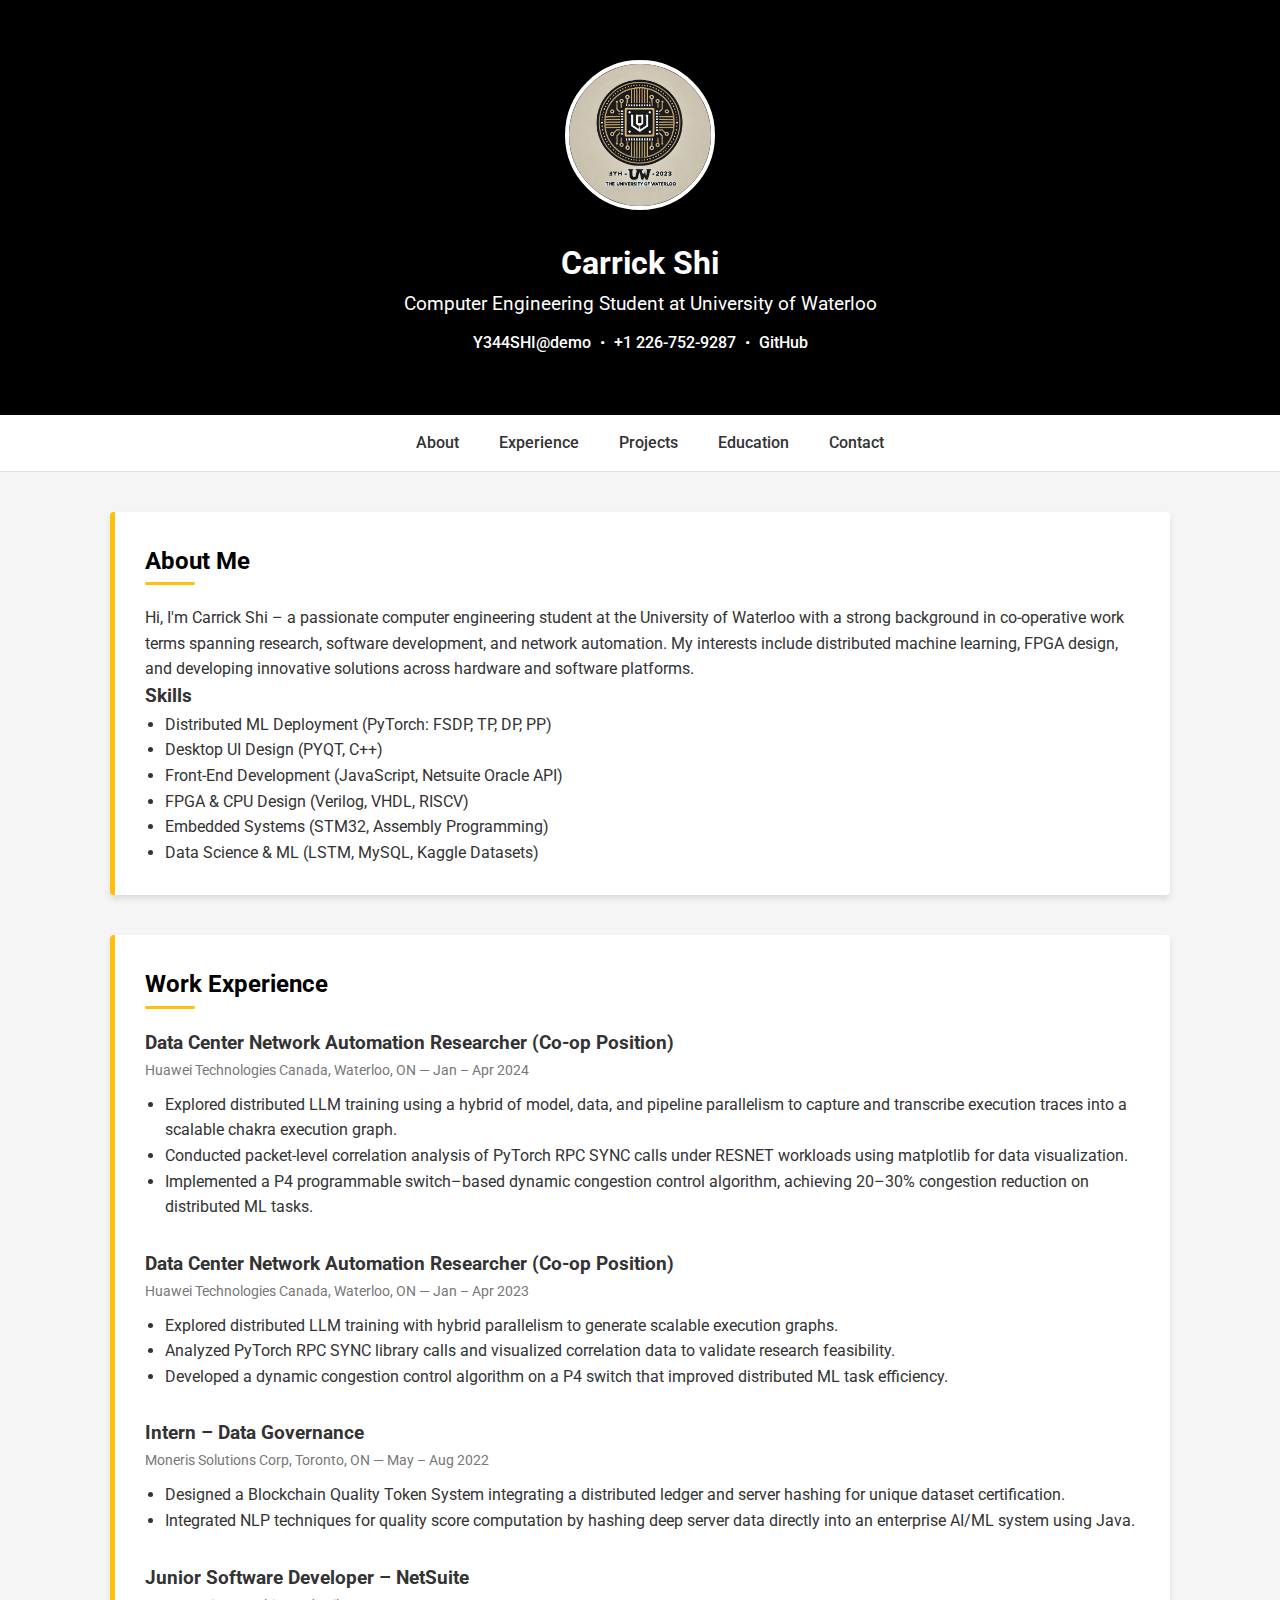
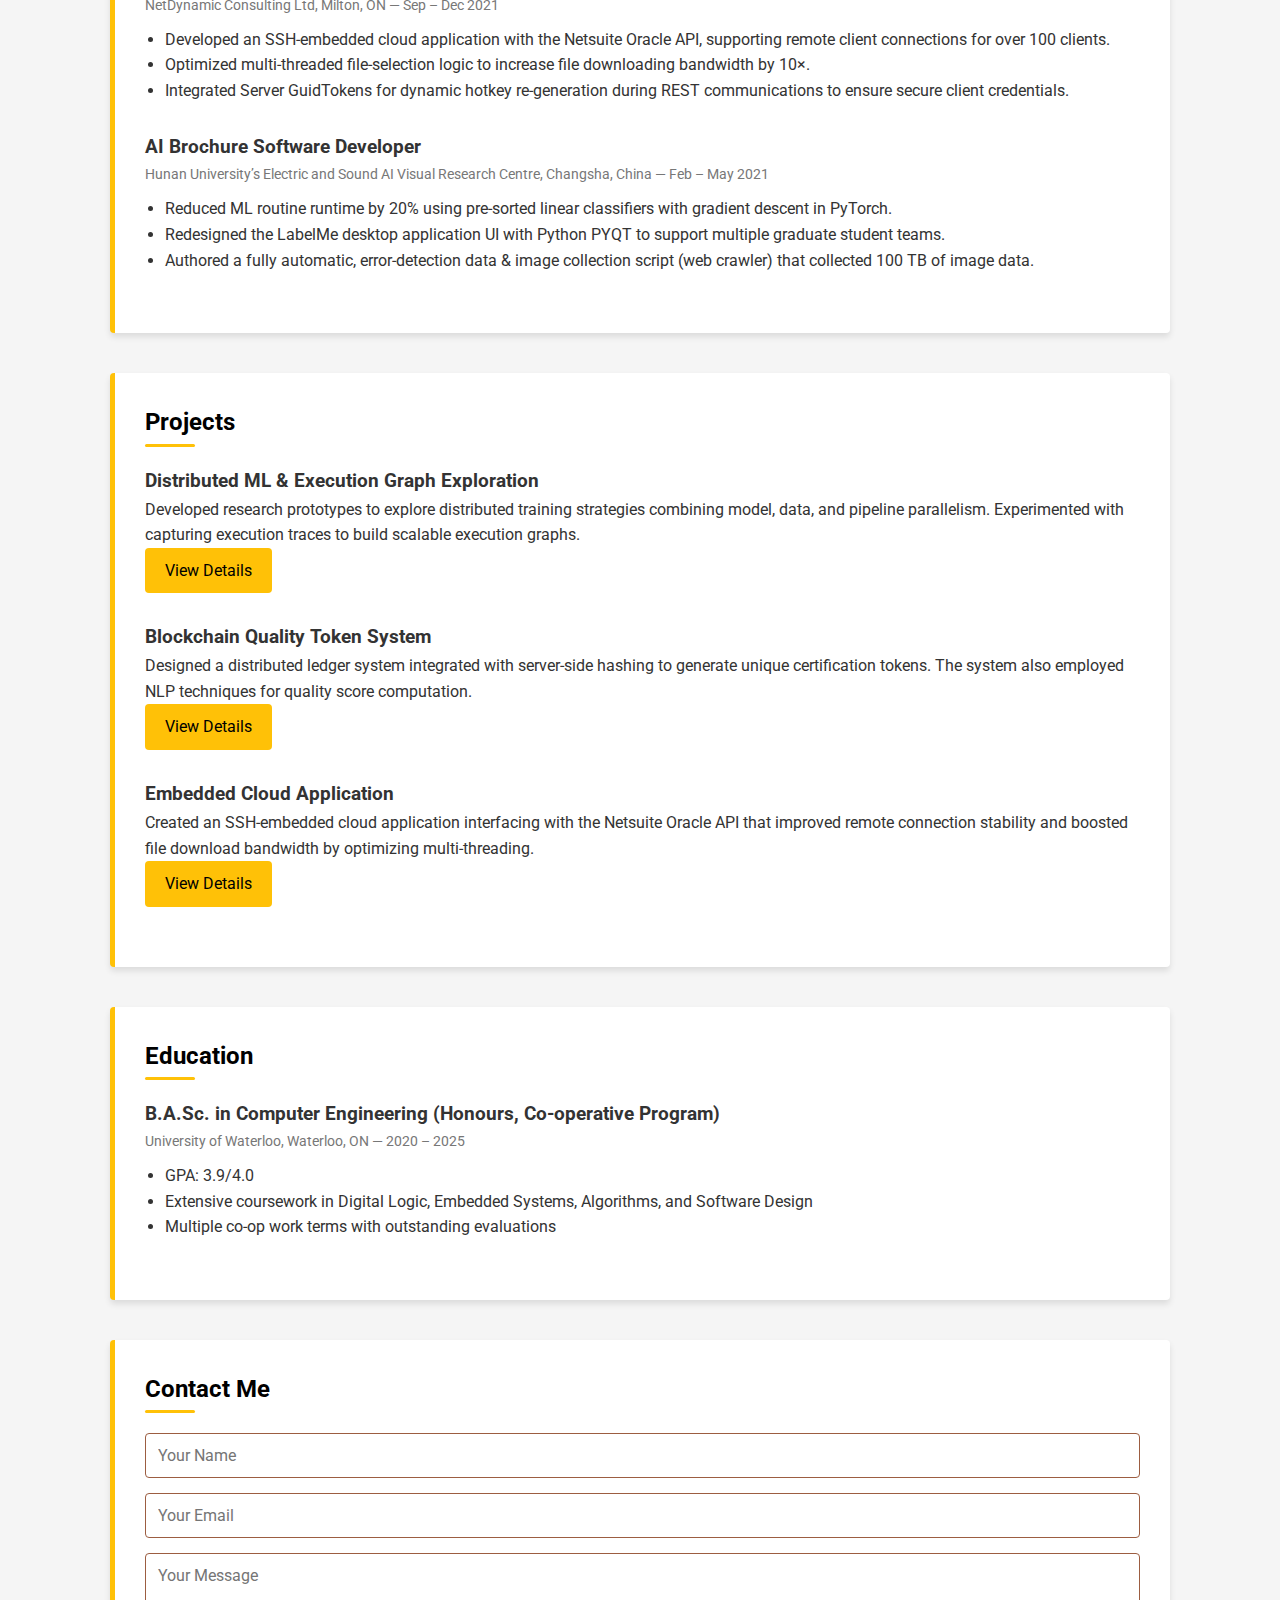
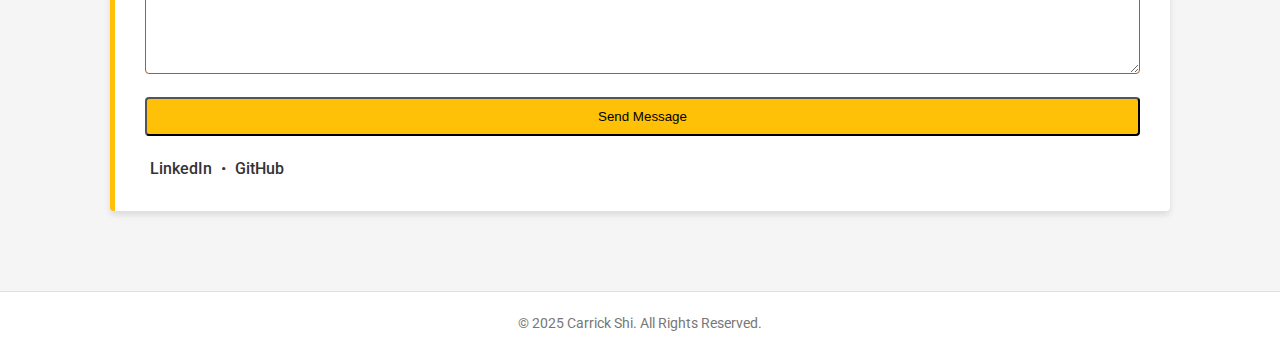
==== commit 02875dc7: "black-gold" ====
--- a/index.html
+++ b/index.html
@@ -160,7 +160,7 @@
       #contact textarea {
         width: 100%;
         padding: 12px;
-        border: 1px solid #ccc;
+        border: 1px solid #9c5d41;
         border-radius: 4px;
         font-family: inherit;
         font-size: 1rem;
